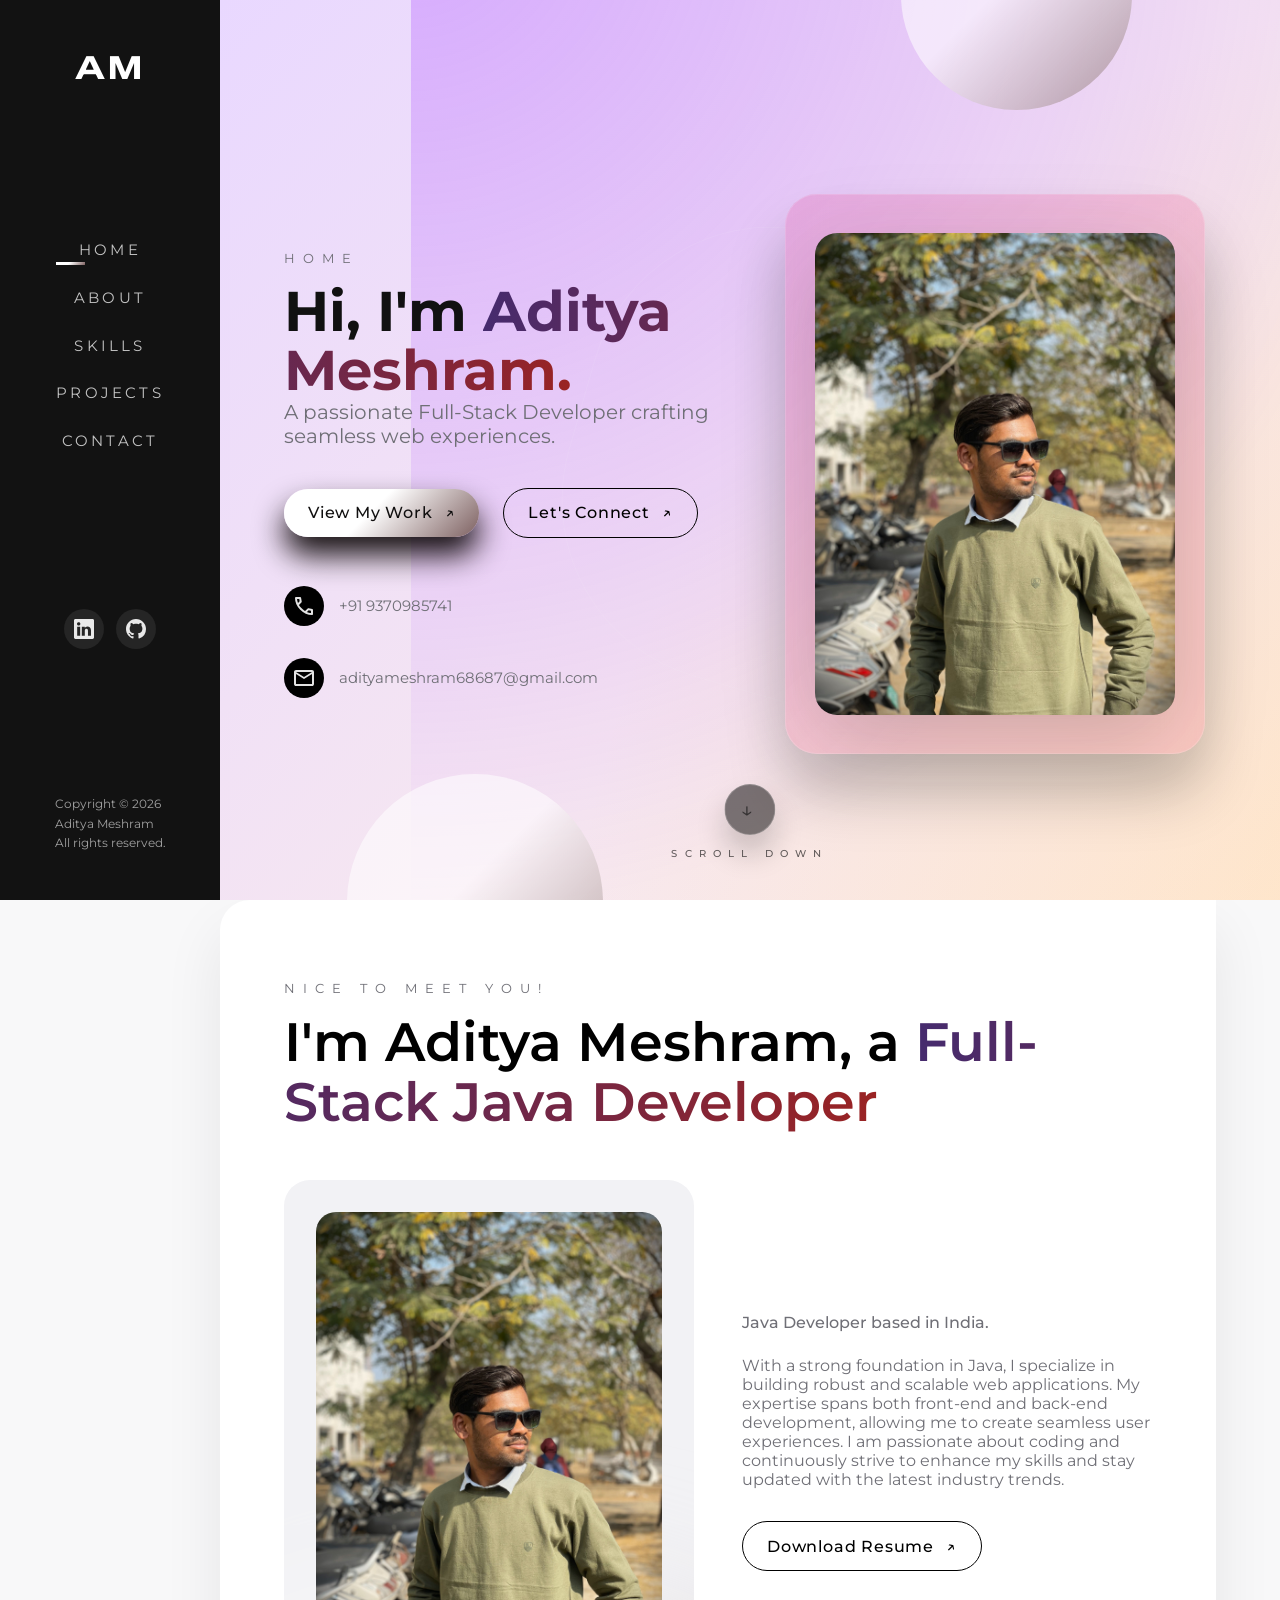
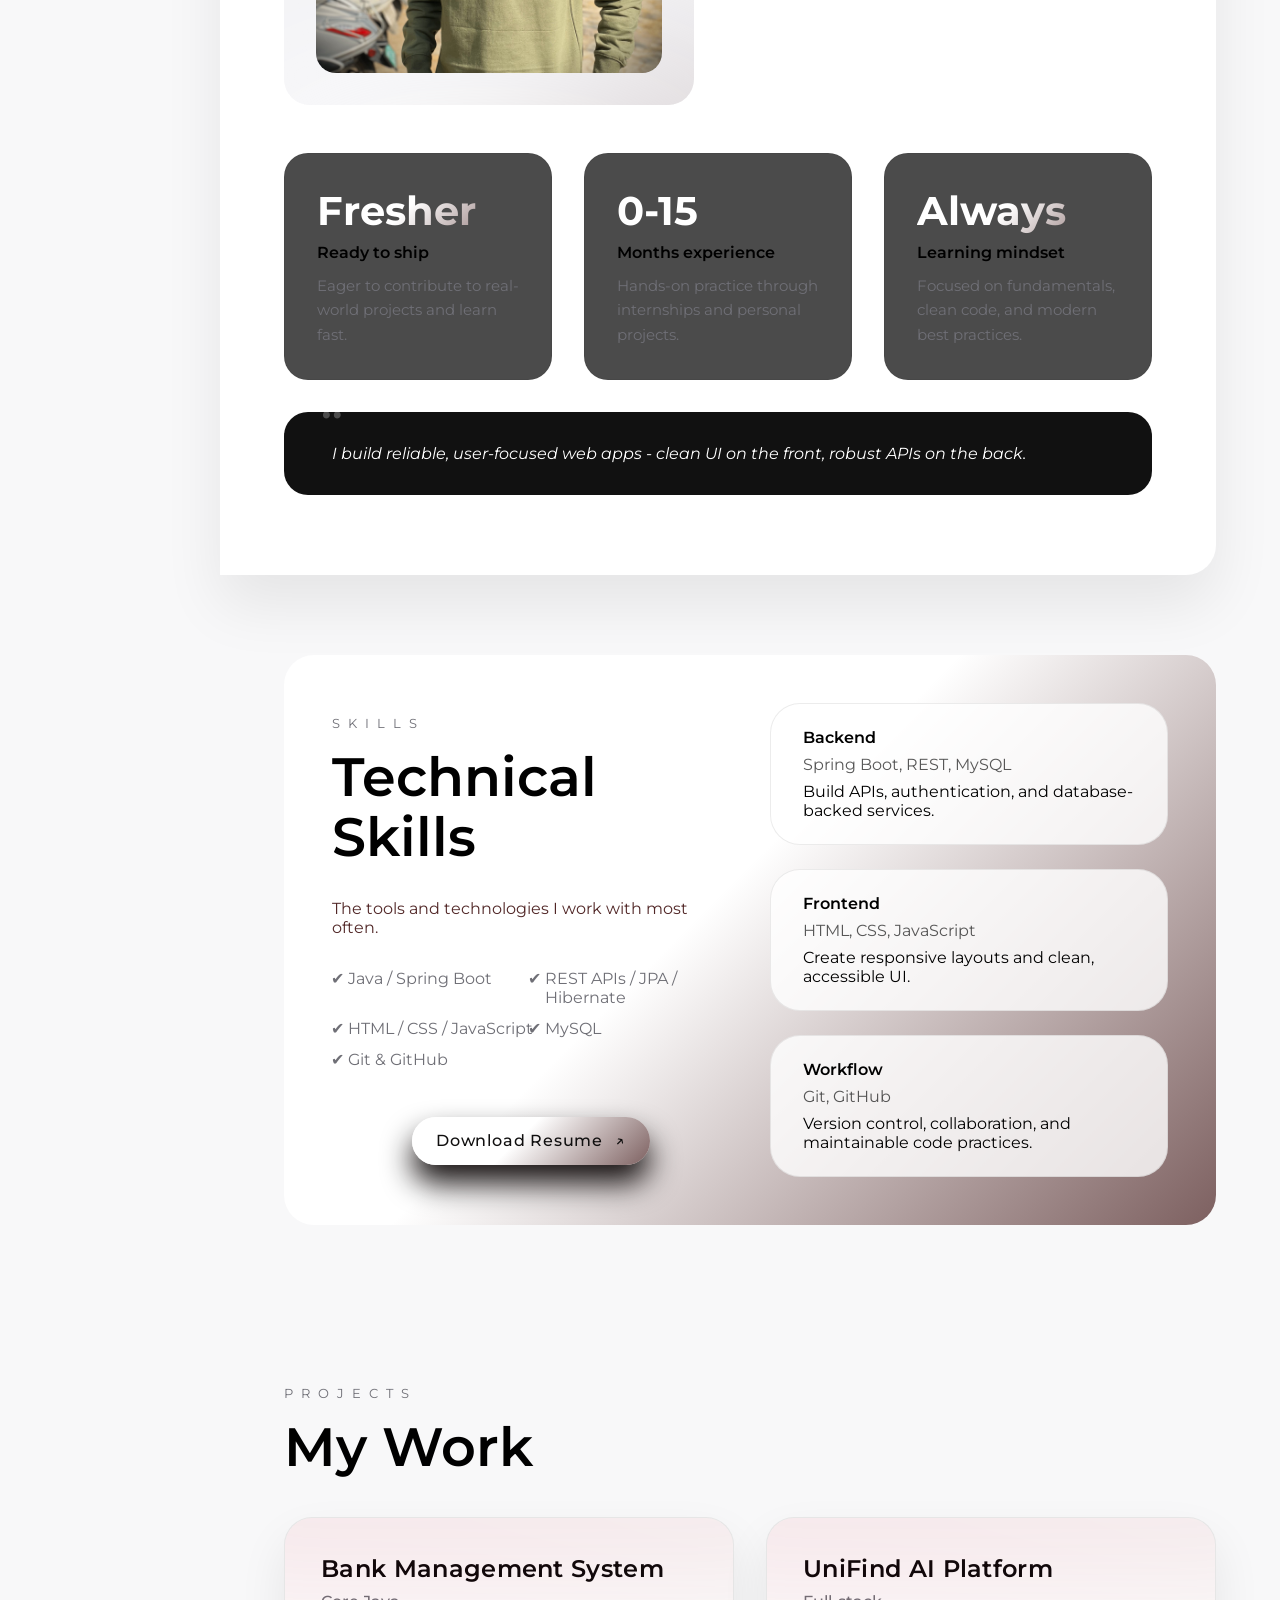
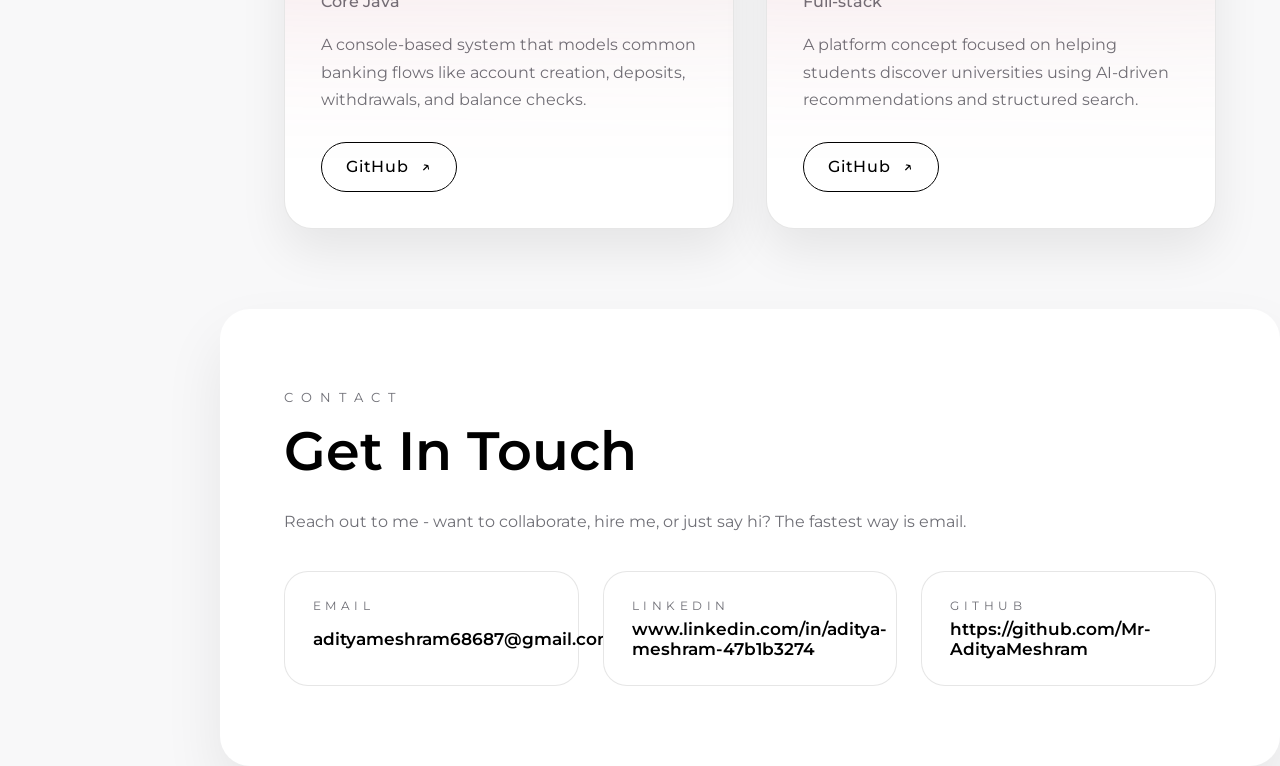
==== main.html @ 9d60fb9a "My-Project" ====
<!DOCTYPE html>
<html lang="en">
<head>
    <meta charset="UTF-8">
    <meta name="viewport" content="width=device-width, initial-scale=1.0">
    <title>Personal Portfolio</title>

    <link rel="preconnect" href="https://fonts.googleapis.com">
    <link rel="preconnect" href="https://fonts.gstatic.com" crossorigin>
    <link href="https://fonts.googleapis.com/css2?family=Montserrat:ital,wght@0,100..900;1,100..900&family=Zalando+Sans+Expanded:ital,wght@0,200..900;1,200..900&display=swap" rel="stylesheet">

    <link rel="stylesheet" href="styles.css">
    <script src="main.js" defer></script>
</head>
<body>
    <!-- Navbar -->
    <div class="layout">
        <aside class="sidebar" id="sidebar">
            <div class="sidebar__inner">
                <a href="#home" class="brand" aria-label="Aditya Meshram home">
                    <span>AM</span>
                </a>

                <nav class="sidebar__nav" aria-label="Primary">
                    <a href="#home" class="sidebar__link active">Home</a>
                    <a href="#about" class="sidebar__link">About</a>
                    <a href="#skills" class="sidebar__link">Skills</a>
                    <a href="#projects" class="sidebar__link">Projects</a>
                    <a href="#contact" class="sidebar__link">Contact</a>
                </nav>

                <div class="sidebar__social" aria-label="Social links">
                    <a href="https://www.linkedin.com/in/your-username" target="_blank" rel="noopener noreferrer" aria-label="LinkedIn">
                        <svg xmlns="http://www.w3.org/2000/svg" viewBox="0 0 16 16" aria-hidden="true">
                            <path d="M0 1.146C0 .513.526 0 1.175 0h13.65C15.474 0 16 .513 16 1.146v13.708C16 15.487 15.474 16 14.825 16H1.175C.526 16 0 15.487 0 14.854V1.146zm4.943 12.248V6.169H2.542v7.225h2.401zm-1.2-8.212c.837 0 1.358-.554 1.358-1.248-.015-.709-.52-1.248-1.342-1.248-.822 0-1.359.54-1.359 1.248 0 .694.521 1.248 1.327 1.248h.016zm4.908 8.212V9.359c0-.216.016-.432.08-.586.173-.431.568-.878 1.232-.878.869 0 1.216.662 1.216 1.634v3.865h2.401V9.25c0-2.22-1.184-3.252-2.764-3.252-1.274 0-1.845.7-2.165 1.193v.025h-.016a5.54 5.54 0 0 1 .016-.025V6.169h-2.4c.03.678 0 7.225 0 7.225h2.4z"></path>
                        </svg>
                    </a>
                    <a href="https://github.com/your-username" target="_blank" rel="noopener noreferrer" aria-label="GitHub">
                        <svg xmlns="http://www.w3.org/2000/svg" viewBox="0 0 16 16" aria-hidden="true">
                            <path d="M8 0C3.58 0 0 3.58 0 8c0 3.54 2.29 6.53 5.47 7.59.4.07.55-.17.55-.38 0-.19-.01-.82-.01-1.49-2.01.37-2.53-.49-2.69-.94-.09-.23-.48-.94-.82-1.13-.28-.15-.68-.52-.01-.53.63-.01 1.08.58 1.23.82.72 1.21 1.87.87 2.33.66.07-.52.28-.87.51-1.07-1.78-.2-3.64-.89-3.64-3.95 0-.87.31-1.59.82-2.15-.08-.2-.36-1.02.08-2.12 0 0 .67-.21 2.2.82.64-.18 1.32-.27 2-.27.68 0 1.36.09 2 .27 1.53-1.04 2.2-.82 2.2-.82.44 1.1.16 1.92.08 2.12.51.56.82 1.27.82 2.15 0 3.07-1.87 3.75-3.65 3.95.29.25.54.73.54 1.48 0 1.07-.01 1.93-.01 2.2 0 .21.15.46.55.38A8.012 8.012 0 0 0 16 8c0-4.42-3.58-8-8-8z"></path>
                        </svg>
                    </a>
                </div>

                <div class="sidebar__footer">
                    Copyright &copy; 2026 <br>
                    Aditya Meshram <br>
                    All rights reserved.
                </div>
            </div>
        </aside>

        <button class="mobile-menu" id="mobileMenu" aria-expanded="false" aria-controls="sidebar">
            <span class="mobile-menu__line"></span>
            <span class="mobile-menu__line"></span>
            <span class="mobile-menu__line"></span>
            <span class="sr-only">Menu</span>
        </button>

        <div class="overlay" id="overlay" aria-hidden="true"></div>

        <main class="main-content">
            <!-- Hero Section -->
            <section id="home" class="section hero">
                <div class="hero__background" aria-hidden="true">
                    <span class="hero__orb hero__orb--1"></span>
                    <span class="hero__orb hero__orb--2"></span>
                    <span class="hero__grid"></span>
                </div>

                <div class="hero__content" data-animate="fade-right">
                    <p class="section-label">Home</p>

                    <h1 class="hero__title">
                        Hi, I'm <span class="name-highlight">Aditya Meshram.</span>
                    </h1>

                    <p class="hero__subtitle" data-animate="fade-up" style="--delay: 0.1s;">
                        A passionate <span>Full-Stack Developer</span> crafting seamless web experiences.
                    </p>

                    <div class="hero__actions" data-animate="fade-up" style="--delay: 0.2s;">
                        <a href="#projects" class="button button-primary">
                            View My Work <span aria-hidden="true">&nearr;</span>
                        </a>
                        <a href="#contact" class="button button--ghost">
                            Let's Connect <span aria-hidden="true">&nearr;</span>
                        </a>
                    </div>

                    <div class="hero__meta" data-animate="fade-up" style="--delay: 0.3s;">
                        <div class="hero__meta-item">
                            <span class="hero__meta-icon">
                                <svg xmlns="http://www.w3.org/2000/svg" height="24px" viewBox="0 -960 960 960" width="24px" fill="#e3e3e3" aria-hidden="true"><path d="M798-120q-125 0-247-54.5T329-329Q229-429 174.5-551T120-798q0-18 12-30t30-12h162q14 0 25 9.5t13 22.5l26 140q2 16-1 27t-11 19l-97 98q20 37 47.5 71.5T387-386q31 31 65 57.5t72 48.5l94-94q9-9 23.5-13.5T670-390l138 28q14 4 23 14.5t9 23.5v162q0 18-12 30t-30 12ZM241-600l66-66-17-94h-89q5 41 14 81t26 79Zm358 358q39 17 79.5 27t81.5 13v-88l-94-19-67 67ZM241-600Zm358 358Z"/></svg>
                            </span>
                            <span>+91 9370985741</span>
                        </div>

                        <div class="hero__meta-item">
                            <span class="hero__meta-icon">
                                <svg xmlns="http://www.w3.org/2000/svg" height="24px" viewBox="0 -960 960 960" width="24px" fill="#e3e3e3" aria-hidden="true"><path d="M160-160q-33 0-56.5-23.5T80-240v-480q0-33 23.5-56.5T160-800h640q33 0 56.5 23.5T880-720v480q0 33-23.5 56.5T800-160H160Zm320-280L160-640v400h640v-400L480-440Zm0-80 320-200H160l320 200ZM160-640v-80 480-400Z"/></svg>
                            </span>
                            <a href="mailto:adityameshram68687@gmail.com">adityameshram68687@gmail.com</a>
                        </div>
                    </div>
                </div>

                <div class="hero__visual" data-animate="zoom-in" style="--delay: 0.15s;">
                    <div class="hero__image-wrapper">
                        <img src="assets/hero-main.png" alt="Portrait of Aditya Meshram" class="hero__image">
                    </div>
                </div>

                <a class="hero__scroll" href="#about">
                    <span class="hero__scroll-circle" aria-hidden="true">
                        <span class="hero__scroll-arrow">&darr;</span>
                    </span>
                    <span class="hero__scroll-label">Scroll down</span>
                </a>
            </section>

            <!-- About Section -->
            <section id="about" class="section about">
                <div class="about__intro" data-animate="title-in">
                    <p class="section-label">Nice to meet you!</p>
                    <h2 class="section-title">I'm Aditya Meshram, a <span class="name-highlight">Full-Stack Java Developer</span></h2>
                </div>

                <div class="about__content">
                    <div class="about__card" data-animate="zoom-in">
                        <img src="assets/hero-main.png" alt="Aditya Meshram" class="about__image">
                    </div>

                    <div class="about__details" data-animate="fade-left">
                        <p class="about__role">Java Developer based in India.</p>
                        <p class="about__text">
                            With a strong foundation in Java, I specialize in building robust and scalable web applications. My expertise spans both front-end and back-end development, allowing me to create seamless user experiences. I am passionate about coding and continuously strive to enhance my skills and stay updated with the latest industry trends.
                        </p>
                        <a href="Adi%20resume.pdf" class="button button--ghost" download>
                            Download Resume <span aria-hidden="true">&nearr;</span>
                        </a>
                    </div>
                </div>

                <div class="about__stats" data-animate="fade-up">
                    <div class="about__stat">
                        <span class="about__stat-value">Fresher</span>
                        <span class="about__stat-label">Ready to ship</span>
                        <p class="about__stat-text">Eager to contribute to real-world projects and learn fast.</p>
                    </div>

                    <div class="about__stat">
                        <span class="about__stat-value">0-15</span>
                        <span class="about__stat-label">Months experience</span>
                        <p class="about__stat-text">Hands-on practice through internships and personal projects.</p>
                    </div>

                    <div class="about__stat">
                        <span class="about__stat-value">Always</span>
                        <span class="about__stat-label">Learning mindset</span>
                        <p class="about__stat-text">Focused on fundamentals, clean code, and modern best practices.</p>
                    </div>

                    <blockquote class="about__quote">
                        I build reliable, user-focused web apps - clean UI on the front, robust APIs on the back.
                    </blockquote>
                </div>
            </section>

            <!-- Skills Section -->
            <section id="skills" class="section">
                <div class="experience">
                    <div class="experience__content" data-animate="fade-right">
                        <p class="section-label">Skills</p>
                        <h2 class="section-title">Technical Skills</h2>
                        <p class="experience__text">The tools and technologies I work with most often.</p>

                        <ul class="skills-list">
                            <li>Java / Spring Boot</li>
                            <li>REST APIs / JPA / Hibernate</li>
                            <li>HTML / CSS / JavaScript</li>
                            <li>MySQL</li>
                            <li>Git & GitHub</li>
                        </ul>

                        <div class="section-cta">
                            <a href="Adi%20resume.pdf" class="button button-primary" download>
                                Download Resume <span aria-hidden="true">&nearr;</span>
                            </a>
                        </div>
                    </div>

                    <ol class="experience__timeline" data-animate="fade-left" style="--delay: 0.1s;">
                        <li>
                            <span class="experience__time">Backend</span>
                            <span class="experience__company">Spring Boot, REST, MySQL</span>
                            <p>Build APIs, authentication, and database-backed services.</p>
                        </li>
                        <li>
                            <span class="experience__time">Frontend</span>
                            <span class="experience__company">HTML, CSS, JavaScript</span>
                            <p>Create responsive layouts and clean, accessible UI.</p>
                        </li>
                        <li>
                            <span class="experience__time">Workflow</span>
                            <span class="experience__company">Git, GitHub</span>
                            <p>Version control, collaboration, and maintainable code practices.</p>
                        </li>
                    </ol>
                </div>
            </section>

            <!-- Projects Section -->
            <section id="projects" class="section">
                <p class="section-label">Projects</p>
                <h2 class="section-title">My Work</h2>

                <div class="projects__grid">
                    <article class="project-card" data-animate="zoom-in" style="--delay: 0.05s;">
                        <h3 class="project-card__title">Bank Management System</h3>
                        <p class="project-card__meta">Core Java</p>
                        <p class="project-card__text">
                            A console-based system that models common banking flows like account creation, deposits, withdrawals, and balance checks.
                        </p>
                        <div class="project-card__actions">
                            <a href="#" class="button button--ghost">GitHub <span aria-hidden="true">&nearr;</span></a>
                        </div>
                    </article>

                    <article class="project-card" data-animate="zoom-in" style="--delay: 0.1s;">
                        <h3 class="project-card__title">UniFind AI Platform</h3>
                        <p class="project-card__meta">Full-stack</p>
                        <p class="project-card__text">
                            A platform concept focused on helping students discover universities using AI-driven recommendations and structured search.
                        </p>
                        <div class="project-card__actions">
                            <a href="#" class="button button--ghost">GitHub <span aria-hidden="true">&nearr;</span></a>
                        </div>
                    </article>
                </div>
            </section>

            <!-- Contact Section -->
            <section id="contact" class="section contact">
                <p class="section-label">Contact</p>
                <h2 class="section-title">Get In Touch</h2>
                <p class="contact__text">Reach out to me - want to collaborate, hire me, or just say hi? The fastest way is email.</p>

                <div class="contact__grid">
                    <a class="contact__card" href="mailto:adityameshram68687@gmail.com">
                        <span class="contact__label">Email</span>
                        <span class="contact__value">adityameshram68687@gmail.com</span>
                    </a>

                    <a class="contact__card" href="https://www.linkedin.com/in/your-username" target="_blank" rel="noopener noreferrer">
                        <span class="contact__label">LinkedIn</span>
                        <span class="contact__value">www.linkedin.com/in/aditya-meshram-47b1b3274</span>
                    </a>

                    <a class="contact__card" href="https://github.com/your-username" target="_blank" rel="noopener noreferrer">
                        <span class="contact__label">GitHub</span>
                        <span class="contact__value">https://github.com/Mr-AdityaMeshram</span>
                    </a>
                </div>
            </section>
        </main>
    </div>
</body>
</html>
---- styles.css ----
:root{
    --sidebar-bg: #121212;
    --body-bg: #f8f8f9;
    --text-main: #000000;
    --text-muted: #6f6f76;
    --accent: #ff7f4d;
    --accent-gradient: linear-gradient(135deg, #ffffff 45%, #7d6060 100%);
    --accent-gradient-reverse: linear-gradient(135deg, #b94e65 45%, #a57f7f 100%);

    --card-bg: #ffffff;
    --border-light: rgba(15, 15, 16, 0.1);
    --transition: all 0.35s ease;

    --font-sans: 'Montserrat', sans-serif;
    --font-display: 'Zalando Sans Expanded', sans-serif;
    font-size: 16px;
}

*, 
*::before,
*::after {
    box-sizing: border-box;
}
html {
    scroll-behavior: smooth;
}
body {
    margin: 0;
    font-family: var(--font-sans);
    color: var(--text-main);
    background-color: var(--body-bg);
    min-height: 100vh;
}

body.menu-open{
    overflow: hidden;
}


h1,
h2,
h3,
h4{
    margin: 0;
    font-weight: 600;
}

p{
    margin: 0;
}
a{
    color: inherit;
    text-decoration: none;
}
img{
    display: block;
    max-width: 100%;
}
button{
    color: inherit;
    font: inherit;
    cursor: pointer;
    border: none;
    background: none;
}

.section{
    padding: 5rem 5vw;
}
.section-label{
    text-transform: uppercase;
    font-size: 0.825rem;
    letter-spacing: 0.5rem;
    margin-bottom: 1rem;
    color: var(--text-muted);
}

.section-title{
    font-size: clamp(2.5rem, 2.5vh + 2rem,3.4rem);
    line-height: 1.1;
    margin-bottom: 2rem;
   
}

.button{
    display: inline-flex;
    align-items: center;
    gap: 0.75rem;
    padding: 0.9rem 1.5rem;
    border-radius: 999px;
    font-weight: 500;
    letter-spacing: 0.05rem;
    text-transform: capitalize;
    transition: var(--transition);
    max-width: 100%;
    justify-content: center;
}
.button span{
    transition: transform 0.4s ease;
}

.button:hover span{
    transform: translateX(4px) translateY(-2px);
}
.button-primary{
    background: var(--accent-gradient);
    color: #100f0f;
    box-shadow: 0 18px 30px rgba(7, 2, 2, 0.94);
}
.button--ghost,
.button--gost{
    border: 1px solid var(--text-main);
    color: var(--text-main);
}

.section-cta{
    margin-top: 3rem;
    text-align: center;
}
.section-cta .button{
    width: auto;
}

/*--------Global Responsive-------*/
@media (max-width: 1200px){
    .section{
        padding-inline: 8vw;
    }
}

@media (max-width: 768px){
    .section{
        padding: 4rem 1.5rem;
    }
    .button{
        width: 100%;
        max-width: 320px;
        margin-inline: auto;
    }
    .section-cta .button{
        max-width: 200px;
    }
}

.js-enabled [data-animate]{
    opacity: 0;
    transform: translateY(40px);
    transition: opacity 0.8s ease, transform 0.8s ease;
    transition-delay: var(--delay, 0s);
}

.js-enabled [data-animate].is-visible{
    opacity: 1;
    transform: none;
}

.js-enabled [data-animate="fade-right"]{
    transform: translateX(-60px);
}

.js-enabled [data-animate="fade-left"]{
    transform: translateX(60px);
}

.js-enabled [data-animate="zoom-in"]{
    transform: scale(0.85);
}

.js-enabled [data-animate="title-in"]{
    transform: perspective(900px) rotateX(16deg) translateY(40px);
    transform-origin: top;
}
.js-enabled [data-animate="fade-up"]{
    transform: translateY(60px);
}

.sr-only{
    position: absolute;
    width: 1px;
    height: 1px;
    padding: 0;
    margin: -1px;
    overflow: hidden;
    clip: rect(0,0,0,0);
    border: 0;
}

/*--------Navrbar (Sidebar)-------*/
.layout{
    display: flex;
    min-height: 100vh;
}


.sidebar{
    background: var(--sidebar-bg);
    color: #ffffff;
    width: clamp(220px, 16vw, 280px);
    position: fixed;
    inset: 0 auto 0 0;
    z-index: 1000;
    transform: translateX(0);
    transition: var(--transition);
}

.sidebar__nav{
    margin-top: auto;
    margin-bottom: auto;
    text-align: center;
}

.sidebar__inner{
    display: flex;
    flex-direction: column;
    justify-content: space-between;
    padding: 3rem 2.5rem;
    height: 100%;
    align-items: center;
}   

.brand{
    font-family: var(--font-display);
    font-size: 2rem;
    font-weight: 700;
    letter-spacing: 0.2rem;
    display: inline-flex;
    position: relative;
    text-decoration: none;

}

.brand span::after{
    content: "";
    position: absolute;
    inset: auto 0 -8px 0;
    height: 5px;
    background: var(--accent-gradient);
    border-radius: 999px;
    opacity: 0;
    transform: scaleX(0.4);
    transition: var(--transition);
}

.brand:hover span::after{
    opacity: 1;
    transform: scaleX(1);
}

 /*sidebar__nav, sidebar__link and hove take refrence from chatgpt*/
.sidebar__nav{
   display: flex;
   flex-direction: column;
    gap: 1.4rem;
    margin: 3rem 0;
    
}
.sidebar__link{
    position: relative;
    font-size: 0.95rem;
    text-transform: uppercase;
    letter-spacing: 0.2rem;
    color: rgba(255, 255, 255, 0.75);
    transition: var(--transition);
    padding-bottom: 0.4rem;
}
.sidebar__link::after{
    content: "";
    position: absolute;
    left: 0;
    bottom: 0;
    width: 1.8rem;
    height: 3px;
    background: var(--accent-gradient);
    transform-origin: left;
    transform: scaleX(0);
    transition: var(--transition);
}



.sidebar__link:hover::after,
.sidebar__link.active::after{
    transform: scaleX(1);
}
.sidebar__social{
    display: grid;
    grid-template-columns: repeat(2, 2.5rem);
    gap: 0.75rem;
    margin-bottom: 2.5rem;
}

.sidebar__social a{
    display: inline-flex;
    align-items: center;
    justify-content: center;
    width: 2.5rem;
    height: 2.5rem;
    border-radius: 50%;
    background: rgba(255, 255, 255, 0.08);
    font-size: 0.9rem;
    font-weight: 500;
    transition: var(--transition);
    color: rgba(255, 255, 255, 0.9);
    line-height: 0;
}

.sidebar__social svg{
    display: block;
    width: 1.25rem;
    height: 1.25rem;
    fill: currentColor;
}

.sidebar__social a:hover{
    background: var(--accent-gradient);
    transform: translateX(-3px);
}

.sidebar__footer{
    font-size: 0.75rem;
    line-height: 1.6;
    color: rgba(255, 255, 255, 0.6);
}

.mobile-menu{
    position: fixed;
    top: 1.5rem;
    left: 1.5rem;
    width: 3rem;
    height: 3rem;
    border-radius: 50%;
    background: rgba(18, 18, 18, 0.85);
    display: none;
    align-items: center;
    justify-content: center;
    gap: 0.3rem;
    flex-direction: column;
    z-index: 1100;
    transition: var(--transition);
}
.mobile-menu__line{
    width: 1.6rem;
    height: 2px;
    background: #fff;
    border-radius: 999px;
    transition: var(--transition);
}
.mobile-menu[aria-expanded="true"] .mobile-menu__line:nth-child(1){
    transform: translateY(7px) rotate(45deg);
}
.mobile-menu[aria-expanded="true"] .mobile-menu__line:nth-child(2){
    opacity: 0;
}
.mobile-menu[aria-expanded="true"] .mobile-menu__line:nth-child(3){
    transform: translateY(-7px) rotate(-45deg);
}
.overlay{
    position: fixed;
    inset: 0;
    background: rgba(18, 18, 18, 0.55);
    backdrop-filter: blur(3px);
    z-index: 900;
    opacity: 0;
    pointer-events: none;
    transition: var(--transition);
}

.overlay.is-visible{
    opacity: 1;
    pointer-events: auto;
}

.main-content{
    flex: 1;
    margin-left: clamp(220px, 16vw, 280px);
    width: 100%;
}

/*--------Navbar (Sidebar) Responsive-------*/
@media (max-width: 1024px){
    .mobile-menu{
        display: inline-flex;
    }
    .sidebar{
        transform: translateX(-100%);
    }
    .sidebar.is-open{
        transform: translateX(0);
    }
    .main-content{
        margin-left: 0;
        width: 100%;
    }
}

@media (max-width: 768px){
    .sidebar__link{
        letter-spacing: 0.1rem;
    }
}

/*-----Hero Section-----*/
.hero{
    position: relative;
    display: grid;
    grid-template-columns: repeat(2, minmax(0, 1fr));
    align-items: center;
    gap: 3rem;
    min-height: 100vh;
    padding-top: 7rem;
    padding-bottom: 4rem;
    overflow: hidden;
    background: linear-gradient(135deg,#e9d8ff,#fff1e6);
}

.hero::before{
    content: "";
    position: absolute;
    inset: -10% -35% -15% 18%;
    background: 
    radial-gradient(circle at top left, rgba(180, 93, 255, 0.38), transparent 60%),
    radial-gradient(circle at bottom right, rgba(252, 182, 91, 0.3), transparent 65%);
    pointer-events: none;
    z-index: 0;
    animation: heroGlow 14s ease-in-out infinite alternate;
}

.hero__background{
    position: absolute;
    inset: 0;
    pointer-events: none;
    z-index: 1;
}
.hero__orb{
    position: absolute;
    border-radius: 50%;
    background: var(--accent-gradient);
    opacity: 0.55;
    filter: blur(0);
    mix-blend-mode: screen;
    animation: orbDrift 18s ease-in-out infinite;
}

.hero__orb--1{
    width: clamp(220px, 18vw , 320px);
    aspect-ratio: 1;
    top: -120px;
    right: 14%;
    animation-duration: 16s;
}

.hero__orb--2{
    width: clamp(180px, 20vw, 300px);
    aspect-ratio: 1;
    bottom: -130px;
    left: 12%;
    animation-duration: 20s;
    animation-direction: reverse;
}

.hero__grid{
    position: absolute;
    top: 52%;
    left: 55%;
    width: clamp(320px, 36vw, 520px);
    height: clamp(320px, 36vw, 520px);
    border-radius: 40%;
    border: 1px solid rgba(255, 255, 255, 0.2);
    background: 
    radial-gradient(circle at center, rgba(255,255,255,0.32)),
    repeating-linear-gradient(
        0deg,
        transparent,
        transparent 18px,
        rgba(255,255,255,0.08) 18px,
        rgba(255,255,255,0.08) 36px
    ),
    repeating-linear-gradient(
        90deg,
        transparent,
        transparent 18px,
        rgba(227, 151, 151, 0.08) 18px,
        rgba(255,255,255,0.08) 36px
    );
    transform: translate(-50%, -50%) rotate(16deg);
    opacity: 0.4;
    animation: gridPulse 22s linear infinite;
}

.hero__content,
.hero__visual{
position: relative;
z-index: 2;
}

.hero__title{
  font-size: clamp(2.4rem, 3.2vw + 1.4rem, 3.5rem);
  font-weight: 700;
  color: #111;
  line-height: 1.05;
    
}
.name-highlight{
  background: linear-gradient(90deg, #452b6e, #9a2323);
  -webkit-background-clip: text;
  background-clip: text;
  color: transparent;
}




.hero__subtitle{
    font-size: 1.25rem;
    color: var(--text-muted);
    margin-bottom: 2.5rem;
 
}

.hero__actions{
    display: flex;
    align-items: center;
    flex-wrap: wrap;
    gap: 1.5rem;
}

.hero__meta{
    margin-top: 3rem;
    display: flex;
    gap: 2rem;
    flex-wrap: wrap;
    color: var(--text-muted);
    font-size: 0.95rem;
}

.hero__meta-item{
    display: inline-flex;
    align-items: center;
    gap: 0.95rem;
}

.hero__meta-icon{
    display: inline-flex;
    align-items: center;
    justify-content: center;
    width: 2.5rem;
    height: 2.5rem;
    border-radius: 50%;
    background: rgb(0, 0, 0);
    color: #fd6585;
    font-size: 1rem;
}
.hero__visual{
  display:flex;
  justify-content:center;
  align-items:center;
  perspective: 1400px;
}
.hero__image-wrapper{
    position: relative;
    width: min(420px, 100%);
    aspect-ratio: 3/4;
    display: grid;
    place-items: center;
    padding: 1.85rem;
    border-radius: 32px;
    background: rgba(255, 101, 133, 0.22);
    backdrop-filter: blur(18px);
    box-shadow: 0 40px 60px rgba(15, 15, 16, 0.2);
    transform-style: preserve-3d;
    --rotateX: 0deg;
    --rotateY: 0deg;
    --scale: 1;
    transform: rotateX(var(--rotateX, 0deg)) rotateY(var(--rotateY, 0deg)) scale(var(--scale));
    transition: transform 0.25s cubic-bezier(0.16, 1, 0.3, 1), box-shadow 0.25s cubic-bezier(0.16, 1, 0.3, 1);
    will-change: transform;
}

.hero__image-wrapper::before{
    content: "";
    position: absolute;
    inset: 0;
    border-radius: inherit;
    border: 1px solid rgba(255, 255, 255, 0.3);
    opacity: 0.6;
    pointer-events: none;

}
.hero__image-wrapper::after{
    content: "";
    position: absolute;
    inset: 0;
    border-radius: inherit;
    background: 
    linear-gradient(135deg, rgba(180, 93, 255,0.25), transparent 70%);
    z-index: 1;
    opacity: 0.4;
    pointer-events: none;
}

.hero__visual:hover .hero__image-wrapper{
   
    box-shadow: 0 55px 80px rgba(15, 15, 16, 0.25);
}

.hero__image{
    position: relative;
    z-index: 2;
    width: 100%;
    height: auto;

    border-radius: 22px;
    filter: drop-shadow(0 25px 45px rgba(17, 17, 17, 0.2));
    transform: translateZ(55px);
    animation: heroFloat 7s ease-in-out infinite alternate;
}

.hero__scroll {
    position: absolute;
    left: 50%;
    bottom: 2.5rem;
    display: inline-flex;
    flex-direction: column;
    align-items: center;
    gap: 0.75rem;
    transform: translateX(-50%);
    text-transform: uppercase;
    font-size: 0.75rem;
    letter-spacing: 0.45rem;
    color: rgba(17, 17, 17, 0.65);
    z-index: 4;
    transition: var(--transition);
}

.hero__scroll:hover,
.hero__scroll:focus-visible {
    color: #111;
}

.hero__scroll-circle {
    width: 3.2rem;
    height: 3.2rem;
    border-radius: 999px;
    display: flex;
    align-items: center;
    justify-content: center;
    position: relative;
    overflow: hidden;
    background: rgba(18, 18, 18, 0.55);
    border: 1px solid rgba(255, 255, 255, 0.2);
    box-shadow: 0 18px 30px rgba(15, 15, 16, 0.2);
    transition: var(--transition);
}
.hero__scroll:hover .hero__scroll-circle,
.hero__scroll:focus-visible .hero__scroll-circle {
    border-color: transparent;
    background: var(--accent-gradient);
    transform: translateY(-4px);
}

.hero__scroll-circle::after {
    content: "";
    position: absolute;
    inset: 0;
    background: radial-gradient(
        circle at center,
        rgba(255, 255, 255, 0.35),
        transparent 60%
    );
    opacity: 0;
    transition: var(--transition);
}

.hero__scroll:hover .hero__scroll-circle::after,
.hero__scroll:focus-visible .hero__scroll-circle::after {
    opacity: 1;
}

.hero__scroll-arrow {
    display: flex;
    align-items: center;
    justify-content: center;
    width: 100%;
    height: 100%;
    font-size: 1.35rem;
    line-height: 1;
    animation: scrollBounce 2.4s ease-in-out infinite;
}
.hero__scroll:hover .hero__scroll-arrow,
.hero__scroll:focus-visible .hero__scroll-arrow {
    animation-play-state: paused;
}

.hero__scroll-label {
    font-weight: 500;
    font-size: 0.65rem;
    letter-spacing: 0.45rem;
}

@keyframes scrollBounce {
    0%, 20%, 50%, 80%, 100% {
        transform: translateY(0);
    }
    40% {
        transform: translateY(6px);
    }
    60% {
        transform: translateY(2px);
    }
}
@keyframes heroGlow {
    0% {
        transform: translate3d(-20px, -10px, 0) scale(1);
        opacity: 0.65;
    }
    100% {
        transform: translate3d(24px, 20px, 0) scale(1.08);
        opacity: 0.85;
    }
}
@keyframes orbDrift {
    0% {
        transform: translate3d(0,0,0) scale(1);
    }
    50% {
        transform: translate3d(20px, -25px, 0) scale(1.05);
    }
    100% {
        transform: translate3d(-15px, 18px, 0) scale(1);
    }
}
@keyframes gridPulse {
    0% {
        transform: translate(-50%, -50%) rotate(12deg) scale(0.96);
        opacity: 0.3;
    }
    50% {
        transform: translate(-48%, -52%) rotate(18deg) scale(1.05);
        opacity: 0.6;
    }
    100% {
        transform: translate(-50%, -50%) rotate(16deg) scale(0.96);
        opacity: 0.3;
    }
}
@keyframes heroFloat {
    0% {
        transform: translateZ(55px) translateY(0);
    }
    100% {
        transform: translateZ(55px) translateY(-14px);
    }
}

/*--------Hero Section Responsive-------*/
@media (max-width: 1024px) {
    .hero {
        grid-template-columns: minmax(0, 1fr);
        text-align: center;
        padding-top: 8rem;
    }

    .hero::before {
        inset: -25% -40% -25% -10%;
    }

    .hero__grid {
        left: 50%;
        top: 54%;
        width: clamp(260px, 58vw, 420px);
        height: clamp(260px, 58vw, 420px);
    }

    .hero__orb--1 {
        right: 10%;
        top: -80px;
    }

    .hero__orb--2 {
        left: 18%;
        bottom: -90px;
    }

    .hero__image-wrapper{
        margin: 0 auto;
    }

    .hero__visual{
        order: -1;
    }

    .hero__actions,
    .hero__meta{
        justify-content: center;
    }   
}

@media (max-width: 768px) {
    .hero__background {
        opacity: 0.75;
    }

    .hero__grid {
        display: none;
    }

    .hero__orb--1 {
        right: 18%;
        top: -90px;
    }

    .hero__orb--2 {
        display: none;
    }

    .hero__image-wrapper {
        padding: 1.4rem;
    }
}

@media (max-width: 900px){
    .hero{
        grid-template-columns: 1fr;
        text-align: center;
    }

    .hero__visual{
        order: -1;
    }
}

.skills-list{
    display: grid;
    grid-template-columns: repeat(auto-fit, minmax(180px, 1fr));
    gap: 0.75rem;
    margin-top: 1.5rem;
    padding-left: 1rem;
}

.skills-list li{
    list-style: "\2714  ";
    color: var(--text-muted);
}



/*-----------About Section-------*/
.about {
    background: var(--card-bg);
    border-radius: 30px 0 30px;
    margin-right: 5vw;
    box-shadow: 0 30px 60px rgba(15, 15, 16, 0.08);
}

.about__intro {
    margin-bottom: 3rem;
}

.about__content {
    display: grid;
    grid-template-columns: repeat(2, minmax(0, 1fr));
    gap: 3rem;
    align-items: center;
    margin-bottom: 3rem;
}

.about__card {
    background-color: #f2f2f5;
    border-radius: 26px;
    padding: 2rem;
    position: relative;
    overflow: hidden;
}

/* Accent glow */
.about__card::after {
    content: "";
    position: absolute;
    inset: auto -30% -40% -30%;
    height: 60%;

    background: var(--accent-gradient);
    border-radius: 50%;
    filter: blur(80px);
    opacity: 0.5;
    
}

.about__image {
    position: relative;
    z-index: 2;
    border-radius: 20px;
    width: 100%;
}

.about__details h3 {
    font-size: clamp(2rem, 1.8vw + 1.4rem, 2.5rem);
    margin-bottom: 0.75rem;
}

.about__role {
    font-weight: 500;
    color: var(--text-muted);
    margin-bottom: 1.5rem;
}

.about__text {
    margin-bottom: 2rem;
    color: var(--text-muted);
}

.about__stats {
    display: grid;
    grid-template-columns: repeat(3, minmax(0, 1fr));
    gap: 2rem;
}

.about__stat {
    background-color: #4b4b4b;
    padding: 2rem;
    border-radius: 24px;
    border: 1px solid rgba(15,15,16,0.05);
    transition: var(--transition);
}

.about__stat:hover {
    transform: translateY(-8px);
    box-shadow: 0 20px 30px rgba(15, 15, 16, 0.12);
}

.about__stat-value {
    display: block;
    font-size: 2.5rem;
    font-weight: 700;
    background-image: var(--accent-gradient);
    -webkit-background-clip: text;
    background-clip: text;
    color: transparent;
    margin-bottom: 0.5rem;
}

.about__stat-label {
    font-weight: 600;
    margin-bottom: 0.75rem;
    display: block;
}

.about__stat-text {
    color: var(--text-muted);
    font-size: 0.95rem;
    line-height: 1.6;
}

.about__quote {
    grid-column: span 3;
    background-color: #111;
    color: #fff;
    margin: 0;
    padding: 2rem 3rem;
    border-radius: 24px;
    font-style: italic;
    position: relative;
}


.about__quote::before {
    content: "\201C";
    position: absolute;
    top: -1.5rem;
    left: 2rem;
    font-size: 4rem;
    color: rgba(255, 255, 255, 0.25);
}

/* About us Responsive */

@media (max-width: 1200px) {
    .about {
        margin-right: 0;
        border-radius: 30px;
    }
}

@media (max-width: 1024px) {
    .about__content {
        grid-template-columns: minmax(0,1fr);
    }

    .about__stats {
        grid-template-columns: repeat(2, minmax(0, 1fr));
    }
}

@media (max-width: 768px) {
    .about__content {
        gap: 2rem;
    }
    .about__stats {
        grid-template-columns: minmax(0, 1fr);
    }

    .about__quote {
        grid-column: span 1;
    }
}

/*--------SKILLS SECTION-------*/

.experience {
    background: var(--accent-gradient);
    border-radius: 30px;
    padding: 3rem;
    display: grid;
    grid-template-columns: repeat(2, minmax(0, 1fr));
    gap: 2.5rem;
    color: #000000;
    align-items: center;
}

.experience__text {
    margin-bottom: 2rem;
    color: rgba(51, 0, 0, 0.85);
}

.experience__timeline {
    margin: 0;
    padding: 0;
    list-style: none;
    display: grid;
    gap: 1.5rem;
}

.experience__timeline li {
    background: rgba(255, 255, 255, 0.8);
    border-radius: 30px;
    padding: 1.5rem 2rem;
    display: grid;
    gap: 0.5rem;
    border: 1px solid rgba(15, 15, 16, 0.08);
    transition: var(--transition);
}

.experience__timeline li:hover {
    background-color: rgba(255, 255, 255, 0.92);
    transform: translateX(8px);
}

.experience__time {
    font-weight: 600;
}

.experience__company {
    color: rgba(17, 17, 17, 0.7);
}

/* Responsiveness of Experience */

@media (max-width: 1024px) {
    .experience {
        grid-template-columns: minmax(0, 1fr);
    }
}

/*--------PROJECTS SECTION-------*/
.projects__grid{
    display: grid;
    grid-template-columns: repeat(2, minmax(0, 1fr));
    gap: 2rem;
    margin-top: 2.5rem;
}

.project-card{
    position: relative;
    overflow: hidden;
    background: var(--card-bg);
    border-radius: 28px;
    border: 1px solid var(--border-light);
    padding: 2.25rem;
    box-shadow: 0 22px 48px rgba(15, 15, 16, 0.08);
    transition: var(--transition);
}

.project-card::before{
    content: "";
    position: absolute;
    inset: -40% -40% auto -40%;
    height: 65%;
    background: var(--accent-gradient-reverse);
    filter: blur(90px);
    opacity: 0.16;
    pointer-events: none;
}

.project-card:hover{
    transform: translateY(-10px);
    box-shadow: 0 30px 70px rgba(15, 15, 16, 0.14);
}

.project-card__title{
    font-size: 1.5rem;
    letter-spacing: 0.02rem;
}

.project-card__meta{
    margin-top: 0.6rem;
    color: var(--text-muted);
    font-weight: 500;
}

.project-card__text{
    margin-top: 1.25rem;
    color: var(--text-muted);
    line-height: 1.7;
}

.project-card__actions{
    display: flex;
    flex-wrap: wrap;
    gap: 1rem;
    margin-top: 1.8rem;
}

@media (max-width: 1024px){
    .projects__grid{
        grid-template-columns: minmax(0, 1fr);
    }
}

/*--------CONTACT SECTION-------*/
.contact{
    background: var(--card-bg);
    border-radius: 30px;
    box-shadow: 0 30px 60px rgba(15, 15, 16, 0.08);
}

.contact__text{
    color: var(--text-muted);
    margin-bottom: 2.5rem;
    max-width: 62ch;
}

.contact__grid{
    display: grid;
    grid-template-columns: repeat(3, minmax(0, 1fr));
    gap: 1.5rem;
}

.contact__card{
    display: grid;
    gap: 0.4rem;
    padding: 1.6rem 1.75rem;
    border-radius: 24px;
    background: #fff;
    border: 1px solid var(--border-light);
    transition: var(--transition);
}

.contact__card:hover,
.contact__card:focus-visible{
    transform: translateY(-8px);
    box-shadow: 0 22px 40px rgba(15, 15, 16, 0.12);
}

.contact__label{
    text-transform: uppercase;
    letter-spacing: 0.28rem;
    font-size: 0.75rem;
    color: var(--text-muted);
}

.contact__value{
    font-weight: 600;
    font-size: 1.05rem;
}

@media (max-width: 1024px){
    .contact__grid{
        grid-template-columns: minmax(0, 1fr);
    }
}

/*--------Focus Styles-------*/
a:focus-visible,
button:focus-visible{
    outline: 3px solid rgba(253, 101, 133, 0.55);
    outline-offset: 4px;
}
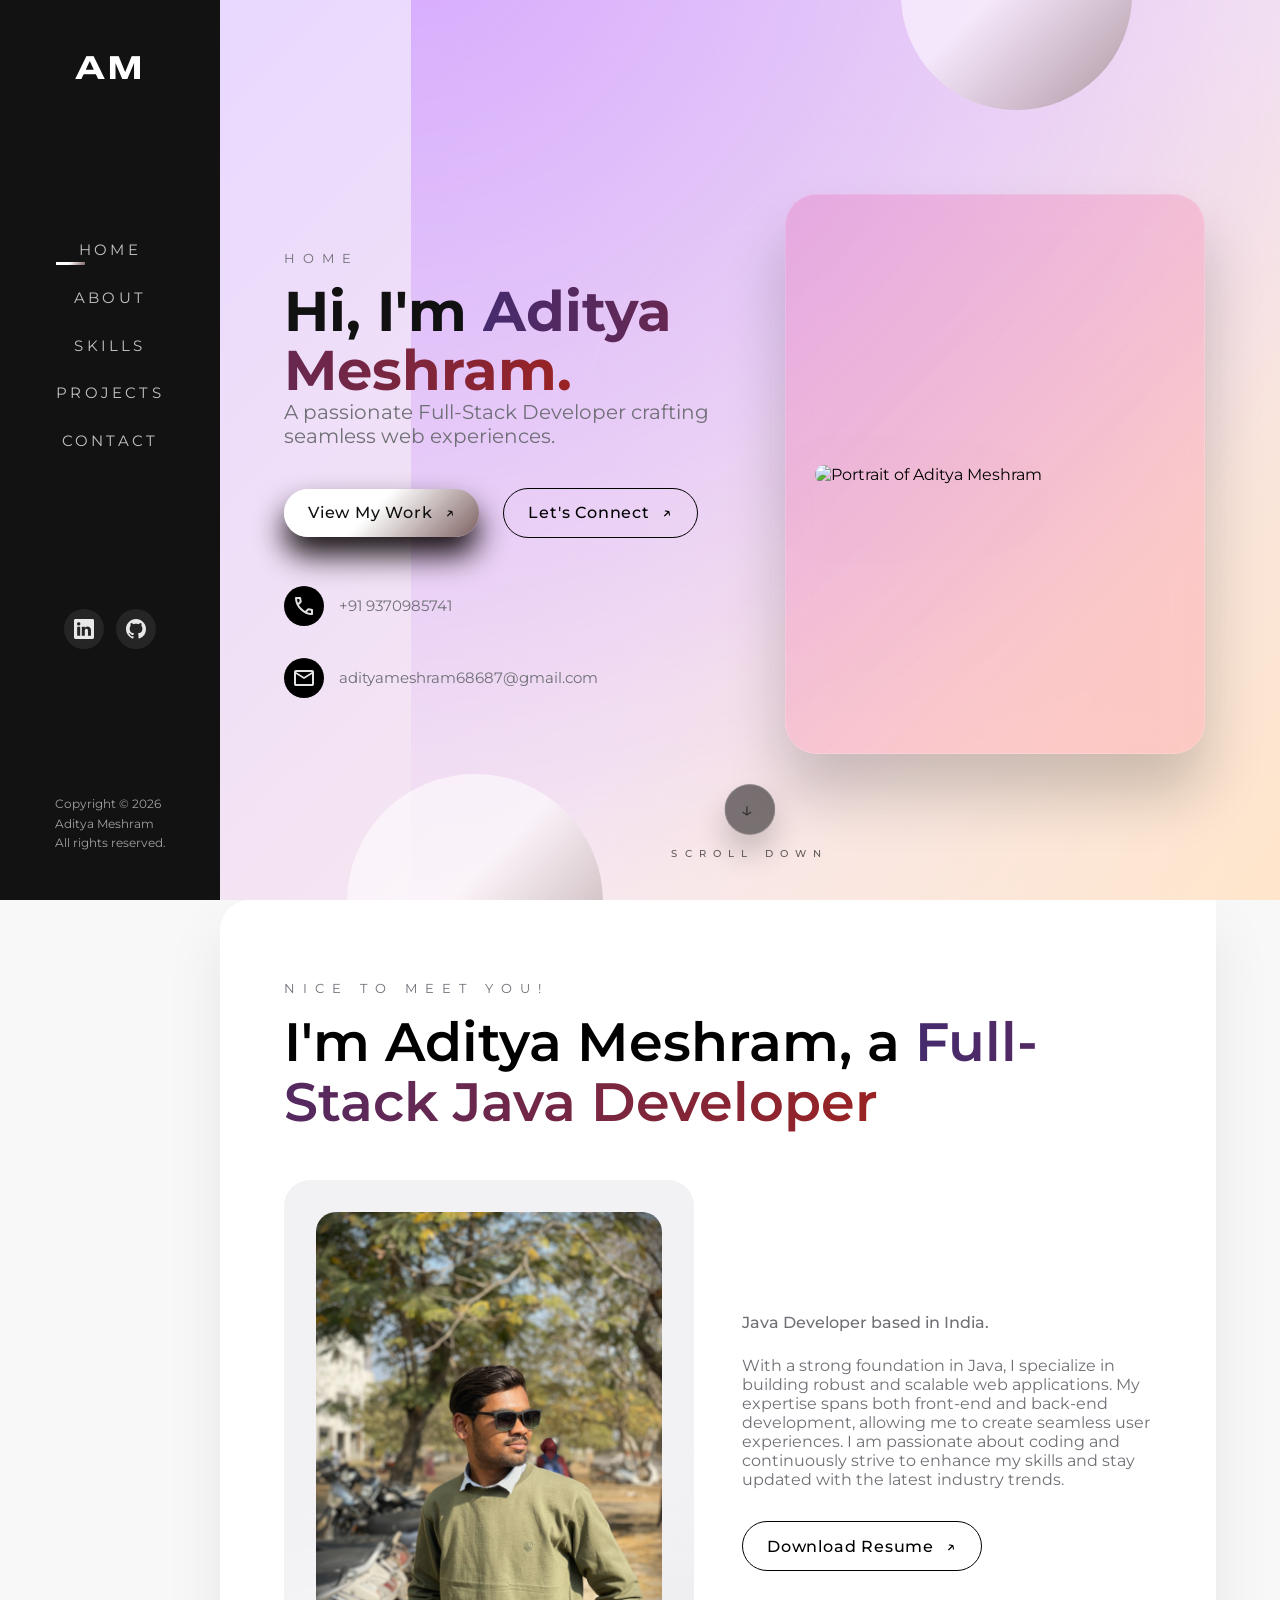
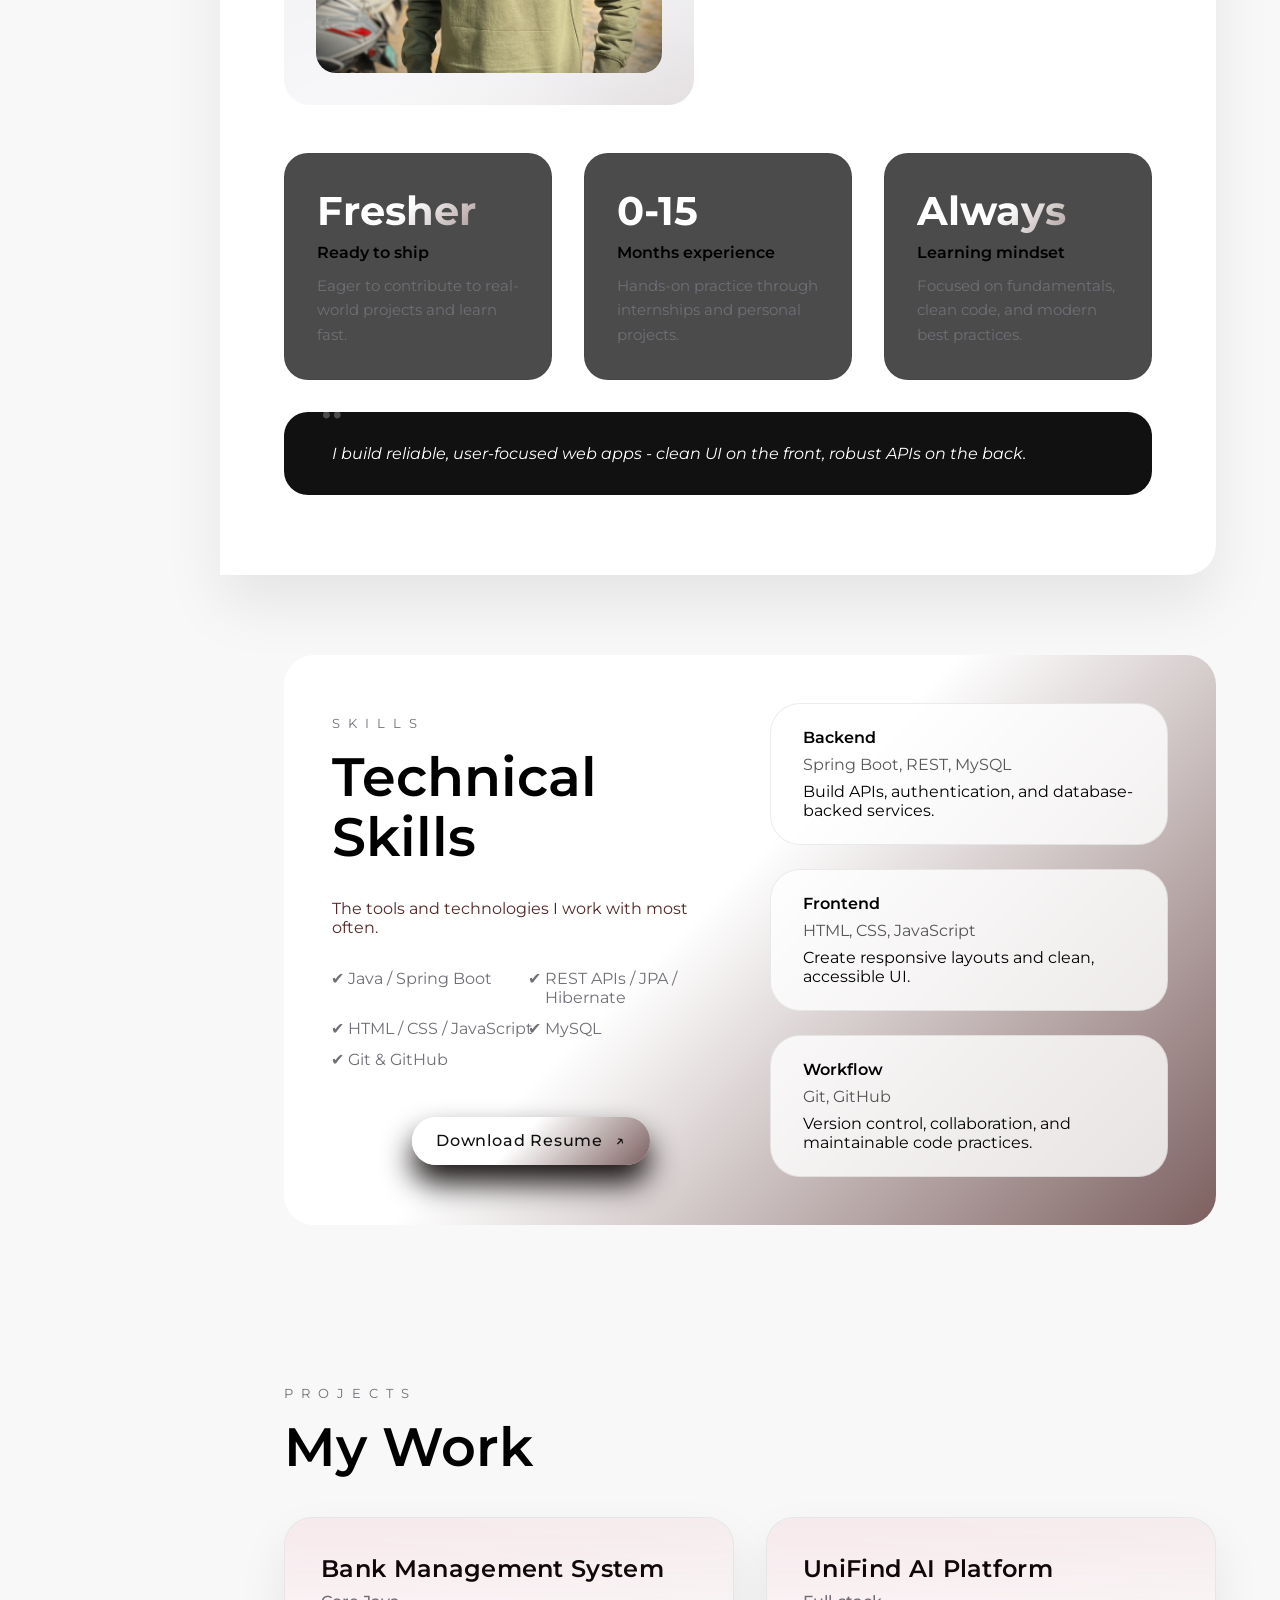
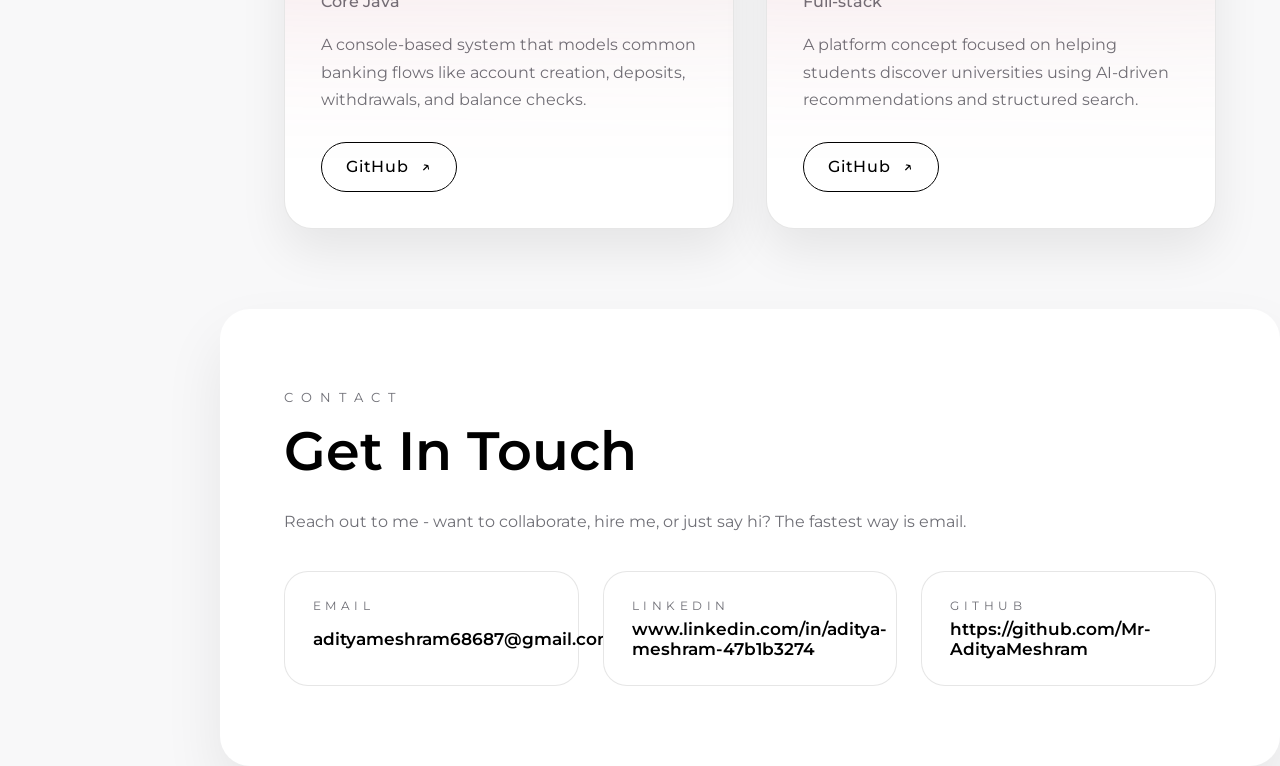
==== commit 388bdfba: "My-Project" ====
--- a/main.html
+++ b/main.html
@@ -107,7 +107,7 @@
 
                 <div class="hero__visual" data-animate="zoom-in" style="--delay: 0.15s;">
                     <div class="hero__image-wrapper">
-                        <img src="assets/hero-main.png" alt="Portrait of Aditya Meshram" class="hero__image">
+                        <img src="assets/hero-main.jpg" alt="Portrait of Aditya Meshram" class="hero__image">
                     </div>
                 </div>
 
--- a/styles.css
+++ b/styles.css
@@ -1,1187 +1,1187 @@
-:root{
-    --sidebar-bg: #121212;
-    --body-bg: #f8f8f9;
-    --text-main: #000000;
-    --text-muted: #6f6f76;
-    --accent: #ff7f4d;
-    --accent-gradient: linear-gradient(135deg, #ffffff 45%, #7d6060 100%);
-    --accent-gradient-reverse: linear-gradient(135deg, #b94e65 45%, #a57f7f 100%);
-
-    --card-bg: #ffffff;
-    --border-light: rgba(15, 15, 16, 0.1);
-    --transition: all 0.35s ease;
-
-    --font-sans: 'Montserrat', sans-serif;
-    --font-display: 'Zalando Sans Expanded', sans-serif;
-    font-size: 16px;
-}
-
-*, 
-*::before,
-*::after {
-    box-sizing: border-box;
-}
-html {
-    scroll-behavior: smooth;
-}
-body {
-    margin: 0;
-    font-family: var(--font-sans);
-    color: var(--text-main);
-    background-color: var(--body-bg);
-    min-height: 100vh;
-}
-
-body.menu-open{
-    overflow: hidden;
-}
-
-
-h1,
-h2,
-h3,
-h4{
-    margin: 0;
-    font-weight: 600;
-}
-
-p{
-    margin: 0;
-}
-a{
-    color: inherit;
-    text-decoration: none;
-}
-img{
-    display: block;
-    max-width: 100%;
-}
-button{
-    color: inherit;
-    font: inherit;
-    cursor: pointer;
-    border: none;
-    background: none;
-}
-
-.section{
-    padding: 5rem 5vw;
-}
-.section-label{
-    text-transform: uppercase;
-    font-size: 0.825rem;
-    letter-spacing: 0.5rem;
-    margin-bottom: 1rem;
-    color: var(--text-muted);
-}
-
-.section-title{
-    font-size: clamp(2.5rem, 2.5vh + 2rem,3.4rem);
-    line-height: 1.1;
-    margin-bottom: 2rem;
-   
-}
-
-.button{
-    display: inline-flex;
-    align-items: center;
-    gap: 0.75rem;
-    padding: 0.9rem 1.5rem;
-    border-radius: 999px;
-    font-weight: 500;
-    letter-spacing: 0.05rem;
-    text-transform: capitalize;
-    transition: var(--transition);
-    max-width: 100%;
-    justify-content: center;
-}
-.button span{
-    transition: transform 0.4s ease;
-}
-
-.button:hover span{
-    transform: translateX(4px) translateY(-2px);
-}
-.button-primary{
-    background: var(--accent-gradient);
-    color: #100f0f;
-    box-shadow: 0 18px 30px rgba(7, 2, 2, 0.94);
-}
-.button--ghost,
-.button--gost{
-    border: 1px solid var(--text-main);
-    color: var(--text-main);
-}
-
-.section-cta{
-    margin-top: 3rem;
-    text-align: center;
-}
-.section-cta .button{
-    width: auto;
-}
-
-/*--------Global Responsive-------*/
-@media (max-width: 1200px){
-    .section{
-        padding-inline: 8vw;
-    }
-}
-
-@media (max-width: 768px){
-    .section{
-        padding: 4rem 1.5rem;
-    }
-    .button{
-        width: 100%;
-        max-width: 320px;
-        margin-inline: auto;
-    }
-    .section-cta .button{
-        max-width: 200px;
-    }
-}
-
-.js-enabled [data-animate]{
-    opacity: 0;
-    transform: translateY(40px);
-    transition: opacity 0.8s ease, transform 0.8s ease;
-    transition-delay: var(--delay, 0s);
-}
-
-.js-enabled [data-animate].is-visible{
-    opacity: 1;
-    transform: none;
-}
-
-.js-enabled [data-animate="fade-right"]{
-    transform: translateX(-60px);
-}
-
-.js-enabled [data-animate="fade-left"]{
-    transform: translateX(60px);
-}
-
-.js-enabled [data-animate="zoom-in"]{
-    transform: scale(0.85);
-}
-
-.js-enabled [data-animate="title-in"]{
-    transform: perspective(900px) rotateX(16deg) translateY(40px);
-    transform-origin: top;
-}
-.js-enabled [data-animate="fade-up"]{
-    transform: translateY(60px);
-}
-
-.sr-only{
-    position: absolute;
-    width: 1px;
-    height: 1px;
-    padding: 0;
-    margin: -1px;
-    overflow: hidden;
-    clip: rect(0,0,0,0);
-    border: 0;
-}
-
-/*--------Navrbar (Sidebar)-------*/
-.layout{
-    display: flex;
-    min-height: 100vh;
-}
-
-
-.sidebar{
-    background: var(--sidebar-bg);
-    color: #ffffff;
-    width: clamp(220px, 16vw, 280px);
-    position: fixed;
-    inset: 0 auto 0 0;
-    z-index: 1000;
-    transform: translateX(0);
-    transition: var(--transition);
-}
-
-.sidebar__nav{
-    margin-top: auto;
-    margin-bottom: auto;
-    text-align: center;
-}
-
-.sidebar__inner{
-    display: flex;
-    flex-direction: column;
-    justify-content: space-between;
-    padding: 3rem 2.5rem;
-    height: 100%;
-    align-items: center;
-}   
-
-.brand{
-    font-family: var(--font-display);
-    font-size: 2rem;
-    font-weight: 700;
-    letter-spacing: 0.2rem;
-    display: inline-flex;
-    position: relative;
-    text-decoration: none;
-
-}
-
-.brand span::after{
-    content: "";
-    position: absolute;
-    inset: auto 0 -8px 0;
-    height: 5px;
-    background: var(--accent-gradient);
-    border-radius: 999px;
-    opacity: 0;
-    transform: scaleX(0.4);
-    transition: var(--transition);
-}
-
-.brand:hover span::after{
-    opacity: 1;
-    transform: scaleX(1);
-}
-
- /*sidebar__nav, sidebar__link and hove take refrence from chatgpt*/
-.sidebar__nav{
-   display: flex;
-   flex-direction: column;
-    gap: 1.4rem;
-    margin: 3rem 0;
-    
-}
-.sidebar__link{
-    position: relative;
-    font-size: 0.95rem;
-    text-transform: uppercase;
-    letter-spacing: 0.2rem;
-    color: rgba(255, 255, 255, 0.75);
-    transition: var(--transition);
-    padding-bottom: 0.4rem;
-}
-.sidebar__link::after{
-    content: "";
-    position: absolute;
-    left: 0;
-    bottom: 0;
-    width: 1.8rem;
-    height: 3px;
-    background: var(--accent-gradient);
-    transform-origin: left;
-    transform: scaleX(0);
-    transition: var(--transition);
-}
-
-
-
-.sidebar__link:hover::after,
-.sidebar__link.active::after{
-    transform: scaleX(1);
-}
-.sidebar__social{
-    display: grid;
-    grid-template-columns: repeat(2, 2.5rem);
-    gap: 0.75rem;
-    margin-bottom: 2.5rem;
-}
-
-.sidebar__social a{
-    display: inline-flex;
-    align-items: center;
-    justify-content: center;
-    width: 2.5rem;
-    height: 2.5rem;
-    border-radius: 50%;
-    background: rgba(255, 255, 255, 0.08);
-    font-size: 0.9rem;
-    font-weight: 500;
-    transition: var(--transition);
-    color: rgba(255, 255, 255, 0.9);
-    line-height: 0;
-}
-
-.sidebar__social svg{
-    display: block;
-    width: 1.25rem;
-    height: 1.25rem;
-    fill: currentColor;
-}
-
-.sidebar__social a:hover{
-    background: var(--accent-gradient);
-    transform: translateX(-3px);
-}
-
-.sidebar__footer{
-    font-size: 0.75rem;
-    line-height: 1.6;
-    color: rgba(255, 255, 255, 0.6);
-}
-
-.mobile-menu{
-    position: fixed;
-    top: 1.5rem;
-    left: 1.5rem;
-    width: 3rem;
-    height: 3rem;
-    border-radius: 50%;
-    background: rgba(18, 18, 18, 0.85);
-    display: none;
-    align-items: center;
-    justify-content: center;
-    gap: 0.3rem;
-    flex-direction: column;
-    z-index: 1100;
-    transition: var(--transition);
-}
-.mobile-menu__line{
-    width: 1.6rem;
-    height: 2px;
-    background: #fff;
-    border-radius: 999px;
-    transition: var(--transition);
-}
-.mobile-menu[aria-expanded="true"] .mobile-menu__line:nth-child(1){
-    transform: translateY(7px) rotate(45deg);
-}
-.mobile-menu[aria-expanded="true"] .mobile-menu__line:nth-child(2){
-    opacity: 0;
-}
-.mobile-menu[aria-expanded="true"] .mobile-menu__line:nth-child(3){
-    transform: translateY(-7px) rotate(-45deg);
-}
-.overlay{
-    position: fixed;
-    inset: 0;
-    background: rgba(18, 18, 18, 0.55);
-    backdrop-filter: blur(3px);
-    z-index: 900;
-    opacity: 0;
-    pointer-events: none;
-    transition: var(--transition);
-}
-
-.overlay.is-visible{
-    opacity: 1;
-    pointer-events: auto;
-}
-
-.main-content{
-    flex: 1;
-    margin-left: clamp(220px, 16vw, 280px);
-    width: 100%;
-}
-
-/*--------Navbar (Sidebar) Responsive-------*/
-@media (max-width: 1024px){
-    .mobile-menu{
-        display: inline-flex;
-    }
-    .sidebar{
-        transform: translateX(-100%);
-    }
-    .sidebar.is-open{
-        transform: translateX(0);
-    }
-    .main-content{
-        margin-left: 0;
-        width: 100%;
-    }
-}
-
-@media (max-width: 768px){
-    .sidebar__link{
-        letter-spacing: 0.1rem;
-    }
-}
-
-/*-----Hero Section-----*/
-.hero{
-    position: relative;
-    display: grid;
-    grid-template-columns: repeat(2, minmax(0, 1fr));
-    align-items: center;
-    gap: 3rem;
-    min-height: 100vh;
-    padding-top: 7rem;
-    padding-bottom: 4rem;
-    overflow: hidden;
-    background: linear-gradient(135deg,#e9d8ff,#fff1e6);
-}
-
-.hero::before{
-    content: "";
-    position: absolute;
-    inset: -10% -35% -15% 18%;
-    background: 
-    radial-gradient(circle at top left, rgba(180, 93, 255, 0.38), transparent 60%),
-    radial-gradient(circle at bottom right, rgba(252, 182, 91, 0.3), transparent 65%);
-    pointer-events: none;
-    z-index: 0;
-    animation: heroGlow 14s ease-in-out infinite alternate;
-}
-
-.hero__background{
-    position: absolute;
-    inset: 0;
-    pointer-events: none;
-    z-index: 1;
-}
-.hero__orb{
-    position: absolute;
-    border-radius: 50%;
-    background: var(--accent-gradient);
-    opacity: 0.55;
-    filter: blur(0);
-    mix-blend-mode: screen;
-    animation: orbDrift 18s ease-in-out infinite;
-}
-
-.hero__orb--1{
-    width: clamp(220px, 18vw , 320px);
-    aspect-ratio: 1;
-    top: -120px;
-    right: 14%;
-    animation-duration: 16s;
-}
-
-.hero__orb--2{
-    width: clamp(180px, 20vw, 300px);
-    aspect-ratio: 1;
-    bottom: -130px;
-    left: 12%;
-    animation-duration: 20s;
-    animation-direction: reverse;
-}
-
-.hero__grid{
-    position: absolute;
-    top: 52%;
-    left: 55%;
-    width: clamp(320px, 36vw, 520px);
-    height: clamp(320px, 36vw, 520px);
-    border-radius: 40%;
-    border: 1px solid rgba(255, 255, 255, 0.2);
-    background: 
-    radial-gradient(circle at center, rgba(255,255,255,0.32)),
-    repeating-linear-gradient(
-        0deg,
-        transparent,
-        transparent 18px,
-        rgba(255,255,255,0.08) 18px,
-        rgba(255,255,255,0.08) 36px
-    ),
-    repeating-linear-gradient(
-        90deg,
-        transparent,
-        transparent 18px,
-        rgba(227, 151, 151, 0.08) 18px,
-        rgba(255,255,255,0.08) 36px
-    );
-    transform: translate(-50%, -50%) rotate(16deg);
-    opacity: 0.4;
-    animation: gridPulse 22s linear infinite;
-}
-
-.hero__content,
-.hero__visual{
-position: relative;
-z-index: 2;
-}
-
-.hero__title{
-  font-size: clamp(2.4rem, 3.2vw + 1.4rem, 3.5rem);
-  font-weight: 700;
-  color: #111;
-  line-height: 1.05;
-    
-}
-.name-highlight{
-  background: linear-gradient(90deg, #452b6e, #9a2323);
-  -webkit-background-clip: text;
-  background-clip: text;
-  color: transparent;
-}
-
-
-
-
-.hero__subtitle{
-    font-size: 1.25rem;
-    color: var(--text-muted);
-    margin-bottom: 2.5rem;
- 
-}
-
-.hero__actions{
-    display: flex;
-    align-items: center;
-    flex-wrap: wrap;
-    gap: 1.5rem;
-}
-
-.hero__meta{
-    margin-top: 3rem;
-    display: flex;
-    gap: 2rem;
-    flex-wrap: wrap;
-    color: var(--text-muted);
-    font-size: 0.95rem;
-}
-
-.hero__meta-item{
-    display: inline-flex;
-    align-items: center;
-    gap: 0.95rem;
-}
-
-.hero__meta-icon{
-    display: inline-flex;
-    align-items: center;
-    justify-content: center;
-    width: 2.5rem;
-    height: 2.5rem;
-    border-radius: 50%;
-    background: rgb(0, 0, 0);
-    color: #fd6585;
-    font-size: 1rem;
-}
-.hero__visual{
-  display:flex;
-  justify-content:center;
-  align-items:center;
-  perspective: 1400px;
-}
-.hero__image-wrapper{
-    position: relative;
-    width: min(420px, 100%);
-    aspect-ratio: 3/4;
-    display: grid;
-    place-items: center;
-    padding: 1.85rem;
-    border-radius: 32px;
-    background: rgba(255, 101, 133, 0.22);
-    backdrop-filter: blur(18px);
-    box-shadow: 0 40px 60px rgba(15, 15, 16, 0.2);
-    transform-style: preserve-3d;
-    --rotateX: 0deg;
-    --rotateY: 0deg;
-    --scale: 1;
-    transform: rotateX(var(--rotateX, 0deg)) rotateY(var(--rotateY, 0deg)) scale(var(--scale));
-    transition: transform 0.25s cubic-bezier(0.16, 1, 0.3, 1), box-shadow 0.25s cubic-bezier(0.16, 1, 0.3, 1);
-    will-change: transform;
-}
-
-.hero__image-wrapper::before{
-    content: "";
-    position: absolute;
-    inset: 0;
-    border-radius: inherit;
-    border: 1px solid rgba(255, 255, 255, 0.3);
-    opacity: 0.6;
-    pointer-events: none;
-
-}
-.hero__image-wrapper::after{
-    content: "";
-    position: absolute;
-    inset: 0;
-    border-radius: inherit;
-    background: 
-    linear-gradient(135deg, rgba(180, 93, 255,0.25), transparent 70%);
-    z-index: 1;
-    opacity: 0.4;
-    pointer-events: none;
-}
-
-.hero__visual:hover .hero__image-wrapper{
-   
-    box-shadow: 0 55px 80px rgba(15, 15, 16, 0.25);
-}
-
-.hero__image{
-    position: relative;
-    z-index: 2;
-    width: 100%;
-    height: auto;
-
-    border-radius: 22px;
-    filter: drop-shadow(0 25px 45px rgba(17, 17, 17, 0.2));
-    transform: translateZ(55px);
-    animation: heroFloat 7s ease-in-out infinite alternate;
-}
-
-.hero__scroll {
-    position: absolute;
-    left: 50%;
-    bottom: 2.5rem;
-    display: inline-flex;
-    flex-direction: column;
-    align-items: center;
-    gap: 0.75rem;
-    transform: translateX(-50%);
-    text-transform: uppercase;
-    font-size: 0.75rem;
-    letter-spacing: 0.45rem;
-    color: rgba(17, 17, 17, 0.65);
-    z-index: 4;
-    transition: var(--transition);
-}
-
-.hero__scroll:hover,
-.hero__scroll:focus-visible {
-    color: #111;
-}
-
-.hero__scroll-circle {
-    width: 3.2rem;
-    height: 3.2rem;
-    border-radius: 999px;
-    display: flex;
-    align-items: center;
-    justify-content: center;
-    position: relative;
-    overflow: hidden;
-    background: rgba(18, 18, 18, 0.55);
-    border: 1px solid rgba(255, 255, 255, 0.2);
-    box-shadow: 0 18px 30px rgba(15, 15, 16, 0.2);
-    transition: var(--transition);
-}
-.hero__scroll:hover .hero__scroll-circle,
-.hero__scroll:focus-visible .hero__scroll-circle {
-    border-color: transparent;
-    background: var(--accent-gradient);
-    transform: translateY(-4px);
-}
-
-.hero__scroll-circle::after {
-    content: "";
-    position: absolute;
-    inset: 0;
-    background: radial-gradient(
-        circle at center,
-        rgba(255, 255, 255, 0.35),
-        transparent 60%
-    );
-    opacity: 0;
-    transition: var(--transition);
-}
-
-.hero__scroll:hover .hero__scroll-circle::after,
-.hero__scroll:focus-visible .hero__scroll-circle::after {
-    opacity: 1;
-}
-
-.hero__scroll-arrow {
-    display: flex;
-    align-items: center;
-    justify-content: center;
-    width: 100%;
-    height: 100%;
-    font-size: 1.35rem;
-    line-height: 1;
-    animation: scrollBounce 2.4s ease-in-out infinite;
-}
-.hero__scroll:hover .hero__scroll-arrow,
-.hero__scroll:focus-visible .hero__scroll-arrow {
-    animation-play-state: paused;
-}
-
-.hero__scroll-label {
-    font-weight: 500;
-    font-size: 0.65rem;
-    letter-spacing: 0.45rem;
-}
-
-@keyframes scrollBounce {
-    0%, 20%, 50%, 80%, 100% {
-        transform: translateY(0);
-    }
-    40% {
-        transform: translateY(6px);
-    }
-    60% {
-        transform: translateY(2px);
-    }
-}
-@keyframes heroGlow {
-    0% {
-        transform: translate3d(-20px, -10px, 0) scale(1);
-        opacity: 0.65;
-    }
-    100% {
-        transform: translate3d(24px, 20px, 0) scale(1.08);
-        opacity: 0.85;
-    }
-}
-@keyframes orbDrift {
-    0% {
-        transform: translate3d(0,0,0) scale(1);
-    }
-    50% {
-        transform: translate3d(20px, -25px, 0) scale(1.05);
-    }
-    100% {
-        transform: translate3d(-15px, 18px, 0) scale(1);
-    }
-}
-@keyframes gridPulse {
-    0% {
-        transform: translate(-50%, -50%) rotate(12deg) scale(0.96);
-        opacity: 0.3;
-    }
-    50% {
-        transform: translate(-48%, -52%) rotate(18deg) scale(1.05);
-        opacity: 0.6;
-    }
-    100% {
-        transform: translate(-50%, -50%) rotate(16deg) scale(0.96);
-        opacity: 0.3;
-    }
-}
-@keyframes heroFloat {
-    0% {
-        transform: translateZ(55px) translateY(0);
-    }
-    100% {
-        transform: translateZ(55px) translateY(-14px);
-    }
-}
-
-/*--------Hero Section Responsive-------*/
-@media (max-width: 1024px) {
-    .hero {
-        grid-template-columns: minmax(0, 1fr);
-        text-align: center;
-        padding-top: 8rem;
-    }
-
-    .hero::before {
-        inset: -25% -40% -25% -10%;
-    }
-
-    .hero__grid {
-        left: 50%;
-        top: 54%;
-        width: clamp(260px, 58vw, 420px);
-        height: clamp(260px, 58vw, 420px);
-    }
-
-    .hero__orb--1 {
-        right: 10%;
-        top: -80px;
-    }
-
-    .hero__orb--2 {
-        left: 18%;
-        bottom: -90px;
-    }
-
-    .hero__image-wrapper{
-        margin: 0 auto;
-    }
-
-    .hero__visual{
-        order: -1;
-    }
-
-    .hero__actions,
-    .hero__meta{
-        justify-content: center;
-    }   
-}
-
-@media (max-width: 768px) {
-    .hero__background {
-        opacity: 0.75;
-    }
-
-    .hero__grid {
-        display: none;
-    }
-
-    .hero__orb--1 {
-        right: 18%;
-        top: -90px;
-    }
-
-    .hero__orb--2 {
-        display: none;
-    }
-
-    .hero__image-wrapper {
-        padding: 1.4rem;
-    }
-}
-
-@media (max-width: 900px){
-    .hero{
-        grid-template-columns: 1fr;
-        text-align: center;
-    }
-
-    .hero__visual{
-        order: -1;
-    }
-}
-
-.skills-list{
-    display: grid;
-    grid-template-columns: repeat(auto-fit, minmax(180px, 1fr));
-    gap: 0.75rem;
-    margin-top: 1.5rem;
-    padding-left: 1rem;
-}
-
-.skills-list li{
-    list-style: "\2714  ";
-    color: var(--text-muted);
-}
-
-
-
-/*-----------About Section-------*/
-.about {
-    background: var(--card-bg);
-    border-radius: 30px 0 30px;
-    margin-right: 5vw;
-    box-shadow: 0 30px 60px rgba(15, 15, 16, 0.08);
-}
-
-.about__intro {
-    margin-bottom: 3rem;
-}
-
-.about__content {
-    display: grid;
-    grid-template-columns: repeat(2, minmax(0, 1fr));
-    gap: 3rem;
-    align-items: center;
-    margin-bottom: 3rem;
-}
-
-.about__card {
-    background-color: #f2f2f5;
-    border-radius: 26px;
-    padding: 2rem;
-    position: relative;
-    overflow: hidden;
-}
-
-/* Accent glow */
-.about__card::after {
-    content: "";
-    position: absolute;
-    inset: auto -30% -40% -30%;
-    height: 60%;
-
-    background: var(--accent-gradient);
-    border-radius: 50%;
-    filter: blur(80px);
-    opacity: 0.5;
-    
-}
-
-.about__image {
-    position: relative;
-    z-index: 2;
-    border-radius: 20px;
-    width: 100%;
-}
-
-.about__details h3 {
-    font-size: clamp(2rem, 1.8vw + 1.4rem, 2.5rem);
-    margin-bottom: 0.75rem;
-}
-
-.about__role {
-    font-weight: 500;
-    color: var(--text-muted);
-    margin-bottom: 1.5rem;
-}
-
-.about__text {
-    margin-bottom: 2rem;
-    color: var(--text-muted);
-}
-
-.about__stats {
-    display: grid;
-    grid-template-columns: repeat(3, minmax(0, 1fr));
-    gap: 2rem;
-}
-
-.about__stat {
-    background-color: #4b4b4b;
-    padding: 2rem;
-    border-radius: 24px;
-    border: 1px solid rgba(15,15,16,0.05);
-    transition: var(--transition);
-}
-
-.about__stat:hover {
-    transform: translateY(-8px);
-    box-shadow: 0 20px 30px rgba(15, 15, 16, 0.12);
-}
-
-.about__stat-value {
-    display: block;
-    font-size: 2.5rem;
-    font-weight: 700;
-    background-image: var(--accent-gradient);
-    -webkit-background-clip: text;
-    background-clip: text;
-    color: transparent;
-    margin-bottom: 0.5rem;
-}
-
-.about__stat-label {
-    font-weight: 600;
-    margin-bottom: 0.75rem;
-    display: block;
-}
-
-.about__stat-text {
-    color: var(--text-muted);
-    font-size: 0.95rem;
-    line-height: 1.6;
-}
-
-.about__quote {
-    grid-column: span 3;
-    background-color: #111;
-    color: #fff;
-    margin: 0;
-    padding: 2rem 3rem;
-    border-radius: 24px;
-    font-style: italic;
-    position: relative;
-}
-
-
-.about__quote::before {
-    content: "\201C";
-    position: absolute;
-    top: -1.5rem;
-    left: 2rem;
-    font-size: 4rem;
-    color: rgba(255, 255, 255, 0.25);
-}
-
-/* About us Responsive */
-
-@media (max-width: 1200px) {
-    .about {
-        margin-right: 0;
-        border-radius: 30px;
-    }
-}
-
-@media (max-width: 1024px) {
-    .about__content {
-        grid-template-columns: minmax(0,1fr);
-    }
-
-    .about__stats {
-        grid-template-columns: repeat(2, minmax(0, 1fr));
-    }
-}
-
-@media (max-width: 768px) {
-    .about__content {
-        gap: 2rem;
-    }
-    .about__stats {
-        grid-template-columns: minmax(0, 1fr);
-    }
-
-    .about__quote {
-        grid-column: span 1;
-    }
-}
-
-/*--------SKILLS SECTION-------*/
-
-.experience {
-    background: var(--accent-gradient);
-    border-radius: 30px;
-    padding: 3rem;
-    display: grid;
-    grid-template-columns: repeat(2, minmax(0, 1fr));
-    gap: 2.5rem;
-    color: #000000;
-    align-items: center;
-}
-
-.experience__text {
-    margin-bottom: 2rem;
-    color: rgba(51, 0, 0, 0.85);
-}
-
-.experience__timeline {
-    margin: 0;
-    padding: 0;
-    list-style: none;
-    display: grid;
-    gap: 1.5rem;
-}
-
-.experience__timeline li {
-    background: rgba(255, 255, 255, 0.8);
-    border-radius: 30px;
-    padding: 1.5rem 2rem;
-    display: grid;
-    gap: 0.5rem;
-    border: 1px solid rgba(15, 15, 16, 0.08);
-    transition: var(--transition);
-}
-
-.experience__timeline li:hover {
-    background-color: rgba(255, 255, 255, 0.92);
-    transform: translateX(8px);
-}
-
-.experience__time {
-    font-weight: 600;
-}
-
-.experience__company {
-    color: rgba(17, 17, 17, 0.7);
-}
-
-/* Responsiveness of Experience */
-
-@media (max-width: 1024px) {
-    .experience {
-        grid-template-columns: minmax(0, 1fr);
-    }
-}
-
-/*--------PROJECTS SECTION-------*/
-.projects__grid{
-    display: grid;
-    grid-template-columns: repeat(2, minmax(0, 1fr));
-    gap: 2rem;
-    margin-top: 2.5rem;
-}
-
-.project-card{
-    position: relative;
-    overflow: hidden;
-    background: var(--card-bg);
-    border-radius: 28px;
-    border: 1px solid var(--border-light);
-    padding: 2.25rem;
-    box-shadow: 0 22px 48px rgba(15, 15, 16, 0.08);
-    transition: var(--transition);
-}
-
-.project-card::before{
-    content: "";
-    position: absolute;
-    inset: -40% -40% auto -40%;
-    height: 65%;
-    background: var(--accent-gradient-reverse);
-    filter: blur(90px);
-    opacity: 0.16;
-    pointer-events: none;
-}
-
-.project-card:hover{
-    transform: translateY(-10px);
-    box-shadow: 0 30px 70px rgba(15, 15, 16, 0.14);
-}
-
-.project-card__title{
-    font-size: 1.5rem;
-    letter-spacing: 0.02rem;
-}
-
-.project-card__meta{
-    margin-top: 0.6rem;
-    color: var(--text-muted);
-    font-weight: 500;
-}
-
-.project-card__text{
-    margin-top: 1.25rem;
-    color: var(--text-muted);
-    line-height: 1.7;
-}
-
-.project-card__actions{
-    display: flex;
-    flex-wrap: wrap;
-    gap: 1rem;
-    margin-top: 1.8rem;
-}
-
-@media (max-width: 1024px){
-    .projects__grid{
-        grid-template-columns: minmax(0, 1fr);
-    }
-}
-
-/*--------CONTACT SECTION-------*/
-.contact{
-    background: var(--card-bg);
-    border-radius: 30px;
-    box-shadow: 0 30px 60px rgba(15, 15, 16, 0.08);
-}
-
-.contact__text{
-    color: var(--text-muted);
-    margin-bottom: 2.5rem;
-    max-width: 62ch;
-}
-
-.contact__grid{
-    display: grid;
-    grid-template-columns: repeat(3, minmax(0, 1fr));
-    gap: 1.5rem;
-}
-
-.contact__card{
-    display: grid;
-    gap: 0.4rem;
-    padding: 1.6rem 1.75rem;
-    border-radius: 24px;
-    background: #fff;
-    border: 1px solid var(--border-light);
-    transition: var(--transition);
-}
-
-.contact__card:hover,
-.contact__card:focus-visible{
-    transform: translateY(-8px);
-    box-shadow: 0 22px 40px rgba(15, 15, 16, 0.12);
-}
-
-.contact__label{
-    text-transform: uppercase;
-    letter-spacing: 0.28rem;
-    font-size: 0.75rem;
-    color: var(--text-muted);
-}
-
-.contact__value{
-    font-weight: 600;
-    font-size: 1.05rem;
-}
-
-@media (max-width: 1024px){
-    .contact__grid{
-        grid-template-columns: minmax(0, 1fr);
-    }
-}
-
-/*--------Focus Styles-------*/
-a:focus-visible,
-button:focus-visible{
-    outline: 3px solid rgba(253, 101, 133, 0.55);
-    outline-offset: 4px;
-}
+:root{
+    --sidebar-bg: #121212;
+    --body-bg: #f8f8f9;
+    --text-main: #000000;
+    --text-muted: #6f6f76;
+    --accent: #ff7f4d;
+    --accent-gradient: linear-gradient(135deg, #ffffff 45%, #7d6060 100%);
+    --accent-gradient-reverse: linear-gradient(135deg, #b94e65 45%, #a57f7f 100%);
+
+    --card-bg: #ffffff;
+    --border-light: rgba(15, 15, 16, 0.1);
+    --transition: all 0.35s ease;
+
+    --font-sans: 'Montserrat', sans-serif;
+    --font-display: 'Zalando Sans Expanded', sans-serif;
+    font-size: 16px;
+}
+
+*, 
+*::before,
+*::after {
+    box-sizing: border-box;
+}
+html {
+    scroll-behavior: smooth;
+}
+body {
+    margin: 0;
+    font-family: var(--font-sans);
+    color: var(--text-main);
+    background-color: var(--body-bg);
+    min-height: 100vh;
+}
+
+body.menu-open{
+    overflow: hidden;
+}
+
+
+h1,
+h2,
+h3,
+h4{
+    margin: 0;
+    font-weight: 600;
+}
+
+p{
+    margin: 0;
+}
+a{
+    color: inherit;
+    text-decoration: none;
+}
+img{
+    display: block;
+    max-width: 100%;
+}
+button{
+    color: inherit;
+    font: inherit;
+    cursor: pointer;
+    border: none;
+    background: none;
+}
+
+.section{
+    padding: 5rem 5vw;
+}
+.section-label{
+    text-transform: uppercase;
+    font-size: 0.825rem;
+    letter-spacing: 0.5rem;
+    margin-bottom: 1rem;
+    color: var(--text-muted);
+}
+
+.section-title{
+    font-size: clamp(2.5rem, 2.5vh + 2rem,3.4rem);
+    line-height: 1.1;
+    margin-bottom: 2rem;
+   
+}
+
+.button{
+    display: inline-flex;
+    align-items: center;
+    gap: 0.75rem;
+    padding: 0.9rem 1.5rem;
+    border-radius: 999px;
+    font-weight: 500;
+    letter-spacing: 0.05rem;
+    text-transform: capitalize;
+    transition: var(--transition);
+    max-width: 100%;
+    justify-content: center;
+}
+.button span{
+    transition: transform 0.4s ease;
+}
+
+.button:hover span{
+    transform: translateX(4px) translateY(-2px);
+}
+.button-primary{
+    background: var(--accent-gradient);
+    color: #100f0f;
+    box-shadow: 0 18px 30px rgba(7, 2, 2, 0.94);
+}
+.button--ghost,
+.button--gost{
+    border: 1px solid var(--text-main);
+    color: var(--text-main);
+}
+
+.section-cta{
+    margin-top: 3rem;
+    text-align: center;
+}
+.section-cta .button{
+    width: auto;
+}
+
+/*--------Global Responsive-------*/
+@media (max-width: 1200px){
+    .section{
+        padding-inline: 8vw;
+    }
+}
+
+@media (max-width: 768px){
+    .section{
+        padding: 4rem 1.5rem;
+    }
+    .button{
+        width: 100%;
+        max-width: 320px;
+        margin-inline: auto;
+    }
+    .section-cta .button{
+        max-width: 200px;
+    }
+}
+
+.js-enabled [data-animate]{
+    opacity: 0;
+    transform: translateY(40px);
+    transition: opacity 0.8s ease, transform 0.8s ease;
+    transition-delay: var(--delay, 0s);
+}
+
+.js-enabled [data-animate].is-visible{
+    opacity: 1;
+    transform: none;
+}
+
+.js-enabled [data-animate="fade-right"]{
+    transform: translateX(-60px);
+}
+
+.js-enabled [data-animate="fade-left"]{
+    transform: translateX(60px);
+}
+
+.js-enabled [data-animate="zoom-in"]{
+    transform: scale(0.85);
+}
+
+.js-enabled [data-animate="title-in"]{
+    transform: perspective(900px) rotateX(16deg) translateY(40px);
+    transform-origin: top;
+}
+.js-enabled [data-animate="fade-up"]{
+    transform: translateY(60px);
+}
+
+.sr-only{
+    position: absolute;
+    width: 1px;
+    height: 1px;
+    padding: 0;
+    margin: -1px;
+    overflow: hidden;
+    clip: rect(0,0,0,0);
+    border: 0;
+}
+
+/*--------Navrbar (Sidebar)-------*/
+.layout{
+    display: flex;
+    min-height: 100vh;
+}
+
+
+.sidebar{
+    background: var(--sidebar-bg);
+    color: #ffffff;
+    width: clamp(220px, 16vw, 280px);
+    position: fixed;
+    inset: 0 auto 0 0;
+    z-index: 1000;
+    transform: translateX(0);
+    transition: var(--transition);
+}
+
+.sidebar__nav{
+    margin-top: auto;
+    margin-bottom: auto;
+    text-align: center;
+}
+
+.sidebar__inner{
+    display: flex;
+    flex-direction: column;
+    justify-content: space-between;
+    padding: 3rem 2.5rem;
+    height: 100%;
+    align-items: center;
+}   
+
+.brand{
+    font-family: var(--font-display);
+    font-size: 2rem;
+    font-weight: 700;
+    letter-spacing: 0.2rem;
+    display: inline-flex;
+    position: relative;
+    text-decoration: none;
+
+}
+
+.brand span::after{
+    content: "";
+    position: absolute;
+    inset: auto 0 -8px 0;
+    height: 5px;
+    background: var(--accent-gradient);
+    border-radius: 999px;
+    opacity: 0;
+    transform: scaleX(0.4);
+    transition: var(--transition);
+}
+
+.brand:hover span::after{
+    opacity: 1;
+    transform: scaleX(1);
+}
+
+ /*sidebar__nav, sidebar__link and hove take refrence from chatgpt*/
+.sidebar__nav{
+   display: flex;
+   flex-direction: column;
+    gap: 1.4rem;
+    margin: 3rem 0;
+    
+}
+.sidebar__link{
+    position: relative;
+    font-size: 0.95rem;
+    text-transform: uppercase;
+    letter-spacing: 0.2rem;
+    color: rgba(255, 255, 255, 0.75);
+    transition: var(--transition);
+    padding-bottom: 0.4rem;
+}
+.sidebar__link::after{
+    content: "";
+    position: absolute;
+    left: 0;
+    bottom: 0;
+    width: 1.8rem;
+    height: 3px;
+    background: var(--accent-gradient);
+    transform-origin: left;
+    transform: scaleX(0);
+    transition: var(--transition);
+}
+
+
+
+.sidebar__link:hover::after,
+.sidebar__link.active::after{
+    transform: scaleX(1);
+}
+.sidebar__social{
+    display: grid;
+    grid-template-columns: repeat(2, 2.5rem);
+    gap: 0.75rem;
+    margin-bottom: 2.5rem;
+}
+
+.sidebar__social a{
+    display: inline-flex;
+    align-items: center;
+    justify-content: center;
+    width: 2.5rem;
+    height: 2.5rem;
+    border-radius: 50%;
+    background: rgba(255, 255, 255, 0.08);
+    font-size: 0.9rem;
+    font-weight: 500;
+    transition: var(--transition);
+    color: rgba(255, 255, 255, 0.9);
+    line-height: 0;
+}
+
+.sidebar__social svg{
+    display: block;
+    width: 1.25rem;
+    height: 1.25rem;
+    fill: currentColor;
+}
+
+.sidebar__social a:hover{
+    background: var(--accent-gradient);
+    transform: translateX(-3px);
+}
+
+.sidebar__footer{
+    font-size: 0.75rem;
+    line-height: 1.6;
+    color: rgba(255, 255, 255, 0.6);
+}
+
+.mobile-menu{
+    position: fixed;
+    top: 1.5rem;
+    left: 1.5rem;
+    width: 3rem;
+    height: 3rem;
+    border-radius: 50%;
+    background: rgba(18, 18, 18, 0.85);
+    display: none;
+    align-items: center;
+    justify-content: center;
+    gap: 0.3rem;
+    flex-direction: column;
+    z-index: 1100;
+    transition: var(--transition);
+}
+.mobile-menu__line{
+    width: 1.6rem;
+    height: 2px;
+    background: #fff;
+    border-radius: 999px;
+    transition: var(--transition);
+}
+.mobile-menu[aria-expanded="true"] .mobile-menu__line:nth-child(1){
+    transform: translateY(7px) rotate(45deg);
+}
+.mobile-menu[aria-expanded="true"] .mobile-menu__line:nth-child(2){
+    opacity: 0;
+}
+.mobile-menu[aria-expanded="true"] .mobile-menu__line:nth-child(3){
+    transform: translateY(-7px) rotate(-45deg);
+}
+.overlay{
+    position: fixed;
+    inset: 0;
+    background: rgba(18, 18, 18, 0.55);
+    backdrop-filter: blur(3px);
+    z-index: 900;
+    opacity: 0;
+    pointer-events: none;
+    transition: var(--transition);
+}
+
+.overlay.is-visible{
+    opacity: 1;
+    pointer-events: auto;
+}
+
+.main-content{
+    flex: 1;
+    margin-left: clamp(220px, 16vw, 280px);
+    width: 100%;
+}
+
+/*--------Navbar (Sidebar) Responsive-------*/
+@media (max-width: 1024px){
+    .mobile-menu{
+        display: inline-flex;
+    }
+    .sidebar{
+        transform: translateX(-100%);
+    }
+    .sidebar.is-open{
+        transform: translateX(0);
+    }
+    .main-content{
+        margin-left: 0;
+        width: 100%;
+    }
+}
+
+@media (max-width: 768px){
+    .sidebar__link{
+        letter-spacing: 0.1rem;
+    }
+}
+
+/*-----Hero Section-----*/
+.hero{
+    position: relative;
+    display: grid;
+    grid-template-columns: repeat(2, minmax(0, 1fr));
+    align-items: center;
+    gap: 3rem;
+    min-height: 100vh;
+    padding-top: 7rem;
+    padding-bottom: 4rem;
+    overflow: hidden;
+    background: linear-gradient(135deg,#e9d8ff,#fff1e6);
+}
+
+.hero::before{
+    content: "";
+    position: absolute;
+    inset: -10% -35% -15% 18%;
+    background: 
+    radial-gradient(circle at top left, rgba(180, 93, 255, 0.38), transparent 60%),
+    radial-gradient(circle at bottom right, rgba(252, 182, 91, 0.3), transparent 65%);
+    pointer-events: none;
+    z-index: 0;
+    animation: heroGlow 14s ease-in-out infinite alternate;
+}
+
+.hero__background{
+    position: absolute;
+    inset: 0;
+    pointer-events: none;
+    z-index: 1;
+}
+.hero__orb{
+    position: absolute;
+    border-radius: 50%;
+    background: var(--accent-gradient);
+    opacity: 0.55;
+    filter: blur(0);
+    mix-blend-mode: screen;
+    animation: orbDrift 18s ease-in-out infinite;
+}
+
+.hero__orb--1{
+    width: clamp(220px, 18vw , 320px);
+    aspect-ratio: 1;
+    top: -120px;
+    right: 14%;
+    animation-duration: 16s;
+}
+
+.hero__orb--2{
+    width: clamp(180px, 20vw, 300px);
+    aspect-ratio: 1;
+    bottom: -130px;
+    left: 12%;
+    animation-duration: 20s;
+    animation-direction: reverse;
+}
+
+.hero__grid{
+    position: absolute;
+    top: 52%;
+    left: 55%;
+    width: clamp(320px, 36vw, 520px);
+    height: clamp(320px, 36vw, 520px);
+    border-radius: 40%;
+    border: 1px solid rgba(255, 255, 255, 0.2);
+    background: 
+    radial-gradient(circle at center, rgba(255,255,255,0.32)),
+    repeating-linear-gradient(
+        0deg,
+        transparent,
+        transparent 18px,
+        rgba(255,255,255,0.08) 18px,
+        rgba(255,255,255,0.08) 36px
+    ),
+    repeating-linear-gradient(
+        90deg,
+        transparent,
+        transparent 18px,
+        rgba(227, 151, 151, 0.08) 18px,
+        rgba(255,255,255,0.08) 36px
+    );
+    transform: translate(-50%, -50%) rotate(16deg);
+    opacity: 0.4;
+    animation: gridPulse 22s linear infinite;
+}
+
+.hero__content,
+.hero__visual{
+position: relative;
+z-index: 2;
+}
+
+.hero__title{
+  font-size: clamp(2.4rem, 3.2vw + 1.4rem, 3.5rem);
+  font-weight: 700;
+  color: #111;
+  line-height: 1.05;
+    
+}
+.name-highlight{
+  background: linear-gradient(90deg, #452b6e, #9a2323);
+  -webkit-background-clip: text;
+  background-clip: text;
+  color: transparent;
+}
+
+
+
+
+.hero__subtitle{
+    font-size: 1.25rem;
+    color: var(--text-muted);
+    margin-bottom: 2.5rem;
+ 
+}
+
+.hero__actions{
+    display: flex;
+    align-items: center;
+    flex-wrap: wrap;
+    gap: 1.5rem;
+}
+
+.hero__meta{
+    margin-top: 3rem;
+    display: flex;
+    gap: 2rem;
+    flex-wrap: wrap;
+    color: var(--text-muted);
+    font-size: 0.95rem;
+}
+
+.hero__meta-item{
+    display: inline-flex;
+    align-items: center;
+    gap: 0.95rem;
+}
+
+.hero__meta-icon{
+    display: inline-flex;
+    align-items: center;
+    justify-content: center;
+    width: 2.5rem;
+    height: 2.5rem;
+    border-radius: 50%;
+    background: rgb(0, 0, 0);
+    color: #fd6585;
+    font-size: 1rem;
+}
+.hero__visual{
+  display:flex;
+  justify-content:center;
+  align-items:center;
+  perspective: 1400px;
+}
+.hero__image-wrapper{
+    position: relative;
+    width: min(420px, 100%);
+    aspect-ratio: 3/4;
+    display: grid;
+    place-items: center;
+    padding: 1.85rem;
+    border-radius: 32px;
+    background: rgba(255, 101, 133, 0.22);
+    backdrop-filter: blur(18px);
+    box-shadow: 0 40px 60px rgba(15, 15, 16, 0.2);
+    transform-style: preserve-3d;
+    --rotateX: 0deg;
+    --rotateY: 0deg;
+    --scale: 1;
+    transform: rotateX(var(--rotateX, 0deg)) rotateY(var(--rotateY, 0deg)) scale(var(--scale));
+    transition: transform 0.25s cubic-bezier(0.16, 1, 0.3, 1), box-shadow 0.25s cubic-bezier(0.16, 1, 0.3, 1);
+    will-change: transform;
+}
+
+.hero__image-wrapper::before{
+    content: "";
+    position: absolute;
+    inset: 0;
+    border-radius: inherit;
+    border: 1px solid rgba(255, 255, 255, 0.3);
+    opacity: 0.6;
+    pointer-events: none;
+
+}
+.hero__image-wrapper::after{
+    content: "";
+    position: absolute;
+    inset: 0;
+    border-radius: inherit;
+    background: 
+    linear-gradient(135deg, rgba(180, 93, 255,0.25), transparent 70%);
+    z-index: 1;
+    opacity: 0.4;
+    pointer-events: none;
+}
+
+.hero__visual:hover .hero__image-wrapper{
+   
+    box-shadow: 0 55px 80px rgba(15, 15, 16, 0.25);
+}
+
+.hero__image{
+    position: relative;
+    z-index: 2;
+    width: 100%;
+    height: auto;
+
+    border-radius: 22px;
+    filter: drop-shadow(0 25px 45px rgba(17, 17, 17, 0.2));
+    transform: translateZ(55px);
+    animation: heroFloat 7s ease-in-out infinite alternate;
+}
+
+.hero__scroll {
+    position: absolute;
+    left: 50%;
+    bottom: 2.5rem;
+    display: inline-flex;
+    flex-direction: column;
+    align-items: center;
+    gap: 0.75rem;
+    transform: translateX(-50%);
+    text-transform: uppercase;
+    font-size: 0.75rem;
+    letter-spacing: 0.45rem;
+    color: rgba(17, 17, 17, 0.65);
+    z-index: 4;
+    transition: var(--transition);
+}
+
+.hero__scroll:hover,
+.hero__scroll:focus-visible {
+    color: #111;
+}
+
+.hero__scroll-circle {
+    width: 3.2rem;
+    height: 3.2rem;
+    border-radius: 999px;
+    display: flex;
+    align-items: center;
+    justify-content: center;
+    position: relative;
+    overflow: hidden;
+    background: rgba(18, 18, 18, 0.55);
+    border: 1px solid rgba(255, 255, 255, 0.2);
+    box-shadow: 0 18px 30px rgba(15, 15, 16, 0.2);
+    transition: var(--transition);
+}
+.hero__scroll:hover .hero__scroll-circle,
+.hero__scroll:focus-visible .hero__scroll-circle {
+    border-color: transparent;
+    background: var(--accent-gradient);
+    transform: translateY(-4px);
+}
+
+.hero__scroll-circle::after {
+    content: "";
+    position: absolute;
+    inset: 0;
+    background: radial-gradient(
+        circle at center,
+        rgba(255, 255, 255, 0.35),
+        transparent 60%
+    );
+    opacity: 0;
+    transition: var(--transition);
+}
+
+.hero__scroll:hover .hero__scroll-circle::after,
+.hero__scroll:focus-visible .hero__scroll-circle::after {
+    opacity: 1;
+}
+
+.hero__scroll-arrow {
+    display: flex;
+    align-items: center;
+    justify-content: center;
+    width: 100%;
+    height: 100%;
+    font-size: 1.35rem;
+    line-height: 1;
+    animation: scrollBounce 2.4s ease-in-out infinite;
+}
+.hero__scroll:hover .hero__scroll-arrow,
+.hero__scroll:focus-visible .hero__scroll-arrow {
+    animation-play-state: paused;
+}
+
+.hero__scroll-label {
+    font-weight: 500;
+    font-size: 0.65rem;
+    letter-spacing: 0.45rem;
+}
+
+@keyframes scrollBounce {
+    0%, 20%, 50%, 80%, 100% {
+        transform: translateY(0);
+    }
+    40% {
+        transform: translateY(6px);
+    }
+    60% {
+        transform: translateY(2px);
+    }
+}
+@keyframes heroGlow {
+    0% {
+        transform: translate3d(-20px, -10px, 0) scale(1);
+        opacity: 0.65;
+    }
+    100% {
+        transform: translate3d(24px, 20px, 0) scale(1.08);
+        opacity: 0.85;
+    }
+}
+@keyframes orbDrift {
+    0% {
+        transform: translate3d(0,0,0) scale(1);
+    }
+    50% {
+        transform: translate3d(20px, -25px, 0) scale(1.05);
+    }
+    100% {
+        transform: translate3d(-15px, 18px, 0) scale(1);
+    }
+}
+@keyframes gridPulse {
+    0% {
+        transform: translate(-50%, -50%) rotate(12deg) scale(0.96);
+        opacity: 0.3;
+    }
+    50% {
+        transform: translate(-48%, -52%) rotate(18deg) scale(1.05);
+        opacity: 0.6;
+    }
+    100% {
+        transform: translate(-50%, -50%) rotate(16deg) scale(0.96);
+        opacity: 0.3;
+    }
+}
+@keyframes heroFloat {
+    0% {
+        transform: translateZ(55px) translateY(0);
+    }
+    100% {
+        transform: translateZ(55px) translateY(-14px);
+    }
+}
+
+/*--------Hero Section Responsive-------*/
+@media (max-width: 1024px) {
+    .hero {
+        grid-template-columns: minmax(0, 1fr);
+        text-align: center;
+        padding-top: 8rem;
+    }
+
+    .hero::before {
+        inset: -25% -40% -25% -10%;
+    }
+
+    .hero__grid {
+        left: 50%;
+        top: 54%;
+        width: clamp(260px, 58vw, 420px);
+        height: clamp(260px, 58vw, 420px);
+    }
+
+    .hero__orb--1 {
+        right: 10%;
+        top: -80px;
+    }
+
+    .hero__orb--2 {
+        left: 18%;
+        bottom: -90px;
+    }
+
+    .hero__image-wrapper{
+        margin: 0 auto;
+    }
+
+    .hero__visual{
+        order: -1;
+    }
+
+    .hero__actions,
+    .hero__meta{
+        justify-content: center;
+    }   
+}
+
+@media (max-width: 768px) {
+    .hero__background {
+        opacity: 0.75;
+    }
+
+    .hero__grid {
+        display: none;
+    }
+
+    .hero__orb--1 {
+        right: 18%;
+        top: -90px;
+    }
+
+    .hero__orb--2 {
+        display: none;
+    }
+
+    .hero__image-wrapper {
+        padding: 1.4rem;
+    }
+}
+
+@media (max-width: 900px){
+    .hero{
+        grid-template-columns: 1fr;
+        text-align: center;
+    }
+
+    .hero__visual{
+        order: -1;
+    }
+}
+
+.skills-list{
+    display: grid;
+    grid-template-columns: repeat(auto-fit, minmax(180px, 1fr));
+    gap: 0.75rem;
+    margin-top: 1.5rem;
+    padding-left: 1rem;
+}
+
+.skills-list li{
+    list-style: "\2714  ";
+    color: var(--text-muted);
+}
+
+
+
+/*-----------About Section-------*/
+.about {
+    background: var(--card-bg);
+    border-radius: 30px 0 30px;
+    margin-right: 5vw;
+    box-shadow: 0 30px 60px rgba(15, 15, 16, 0.08);
+}
+
+.about__intro {
+    margin-bottom: 3rem;
+}
+
+.about__content {
+    display: grid;
+    grid-template-columns: repeat(2, minmax(0, 1fr));
+    gap: 3rem;
+    align-items: center;
+    margin-bottom: 3rem;
+}
+
+.about__card {
+    background-color: #f2f2f5;
+    border-radius: 26px;
+    padding: 2rem;
+    position: relative;
+    overflow: hidden;
+}
+
+/* Accent glow */
+.about__card::after {
+    content: "";
+    position: absolute;
+    inset: auto -30% -40% -30%;
+    height: 60%;
+
+    background: var(--accent-gradient);
+    border-radius: 50%;
+    filter: blur(80px);
+    opacity: 0.5;
+    
+}
+
+.about__image {
+    position: relative;
+    z-index: 2;
+    border-radius: 20px;
+    width: 100%;
+}
+
+.about__details h3 {
+    font-size: clamp(2rem, 1.8vw + 1.4rem, 2.5rem);
+    margin-bottom: 0.75rem;
+}
+
+.about__role {
+    font-weight: 500;
+    color: var(--text-muted);
+    margin-bottom: 1.5rem;
+}
+
+.about__text {
+    margin-bottom: 2rem;
+    color: var(--text-muted);
+}
+
+.about__stats {
+    display: grid;
+    grid-template-columns: repeat(3, minmax(0, 1fr));
+    gap: 2rem;
+}
+
+.about__stat {
+    background-color: #4b4b4b;
+    padding: 2rem;
+    border-radius: 24px;
+    border: 1px solid rgba(15,15,16,0.05);
+    transition: var(--transition);
+}
+
+.about__stat:hover {
+    transform: translateY(-8px);
+    box-shadow: 0 20px 30px rgba(15, 15, 16, 0.12);
+}
+
+.about__stat-value {
+    display: block;
+    font-size: 2.5rem;
+    font-weight: 700;
+    background-image: var(--accent-gradient);
+    -webkit-background-clip: text;
+    background-clip: text;
+    color: transparent;
+    margin-bottom: 0.5rem;
+}
+
+.about__stat-label {
+    font-weight: 600;
+    margin-bottom: 0.75rem;
+    display: block;
+}
+
+.about__stat-text {
+    color: var(--text-muted);
+    font-size: 0.95rem;
+    line-height: 1.6;
+}
+
+.about__quote {
+    grid-column: span 3;
+    background-color: #111;
+    color: #fff;
+    margin: 0;
+    padding: 2rem 3rem;
+    border-radius: 24px;
+    font-style: italic;
+    position: relative;
+}
+
+
+.about__quote::before {
+    content: "\201C";
+    position: absolute;
+    top: -1.5rem;
+    left: 2rem;
+    font-size: 4rem;
+    color: rgba(255, 255, 255, 0.25);
+}
+
+/* About us Responsive */
+
+@media (max-width: 1200px) {
+    .about {
+        margin-right: 0;
+        border-radius: 30px;
+    }
+}
+
+@media (max-width: 1024px) {
+    .about__content {
+        grid-template-columns: minmax(0,1fr);
+    }
+
+    .about__stats {
+        grid-template-columns: repeat(2, minmax(0, 1fr));
+    }
+}
+
+@media (max-width: 768px) {
+    .about__content {
+        gap: 2rem;
+    }
+    .about__stats {
+        grid-template-columns: minmax(0, 1fr);
+    }
+
+    .about__quote {
+        grid-column: span 1;
+    }
+}
+
+/*--------SKILLS SECTION-------*/
+
+.experience {
+    background: var(--accent-gradient);
+    border-radius: 30px;
+    padding: 3rem;
+    display: grid;
+    grid-template-columns: repeat(2, minmax(0, 1fr));
+    gap: 2.5rem;
+    color: #000000;
+    align-items: center;
+}
+
+.experience__text {
+    margin-bottom: 2rem;
+    color: rgba(51, 0, 0, 0.85);
+}
+
+.experience__timeline {
+    margin: 0;
+    padding: 0;
+    list-style: none;
+    display: grid;
+    gap: 1.5rem;
+}
+
+.experience__timeline li {
+    background: rgba(255, 255, 255, 0.8);
+    border-radius: 30px;
+    padding: 1.5rem 2rem;
+    display: grid;
+    gap: 0.5rem;
+    border: 1px solid rgba(15, 15, 16, 0.08);
+    transition: var(--transition);
+}
+
+.experience__timeline li:hover {
+    background-color: rgba(255, 255, 255, 0.92);
+    transform: translateX(8px);
+}
+
+.experience__time {
+    font-weight: 600;
+}
+
+.experience__company {
+    color: rgba(17, 17, 17, 0.7);
+}
+
+/* Responsiveness of Experience */
+
+@media (max-width: 1024px) {
+    .experience {
+        grid-template-columns: minmax(0, 1fr);
+    }
+}
+
+/*--------PROJECTS SECTION-------*/
+.projects__grid{
+    display: grid;
+    grid-template-columns: repeat(2, minmax(0, 1fr));
+    gap: 2rem;
+    margin-top: 2.5rem;
+}
+
+.project-card{
+    position: relative;
+    overflow: hidden;
+    background: var(--card-bg);
+    border-radius: 28px;
+    border: 1px solid var(--border-light);
+    padding: 2.25rem;
+    box-shadow: 0 22px 48px rgba(15, 15, 16, 0.08);
+    transition: var(--transition);
+}
+
+.project-card::before{
+    content: "";
+    position: absolute;
+    inset: -40% -40% auto -40%;
+    height: 65%;
+    background: var(--accent-gradient-reverse);
+    filter: blur(90px);
+    opacity: 0.16;
+    pointer-events: none;
+}
+
+.project-card:hover{
+    transform: translateY(-10px);
+    box-shadow: 0 30px 70px rgba(15, 15, 16, 0.14);
+}
+
+.project-card__title{
+    font-size: 1.5rem;
+    letter-spacing: 0.02rem;
+}
+
+.project-card__meta{
+    margin-top: 0.6rem;
+    color: var(--text-muted);
+    font-weight: 500;
+}
+
+.project-card__text{
+    margin-top: 1.25rem;
+    color: var(--text-muted);
+    line-height: 1.7;
+}
+
+.project-card__actions{
+    display: flex;
+    flex-wrap: wrap;
+    gap: 1rem;
+    margin-top: 1.8rem;
+}
+
+@media (max-width: 1024px){
+    .projects__grid{
+        grid-template-columns: minmax(0, 1fr);
+    }
+}
+
+/*--------CONTACT SECTION-------*/
+.contact{
+    background: var(--card-bg);
+    border-radius: 30px;
+    box-shadow: 0 30px 60px rgba(15, 15, 16, 0.08);
+}
+
+.contact__text{
+    color: var(--text-muted);
+    margin-bottom: 2.5rem;
+    max-width: 62ch;
+}
+
+.contact__grid{
+    display: grid;
+    grid-template-columns: repeat(3, minmax(0, 1fr));
+    gap: 1.5rem;
+}
+
+.contact__card{
+    display: grid;
+    gap: 0.4rem;
+    padding: 1.6rem 1.75rem;
+    border-radius: 24px;
+    background: #fff;
+    border: 1px solid var(--border-light);
+    transition: var(--transition);
+}
+
+.contact__card:hover,
+.contact__card:focus-visible{
+    transform: translateY(-8px);
+    box-shadow: 0 22px 40px rgba(15, 15, 16, 0.12);
+}
+
+.contact__label{
+    text-transform: uppercase;
+    letter-spacing: 0.28rem;
+    font-size: 0.75rem;
+    color: var(--text-muted);
+}
+
+.contact__value{
+    font-weight: 600;
+    font-size: 1.05rem;
+}
+
+@media (max-width: 1024px){
+    .contact__grid{
+        grid-template-columns: minmax(0, 1fr);
+    }
+}
+
+/*--------Focus Styles-------*/
+a:focus-visible,
+button:focus-visible{
+    outline: 3px solid rgba(253, 101, 133, 0.55);
+    outline-offset: 4px;
+}
